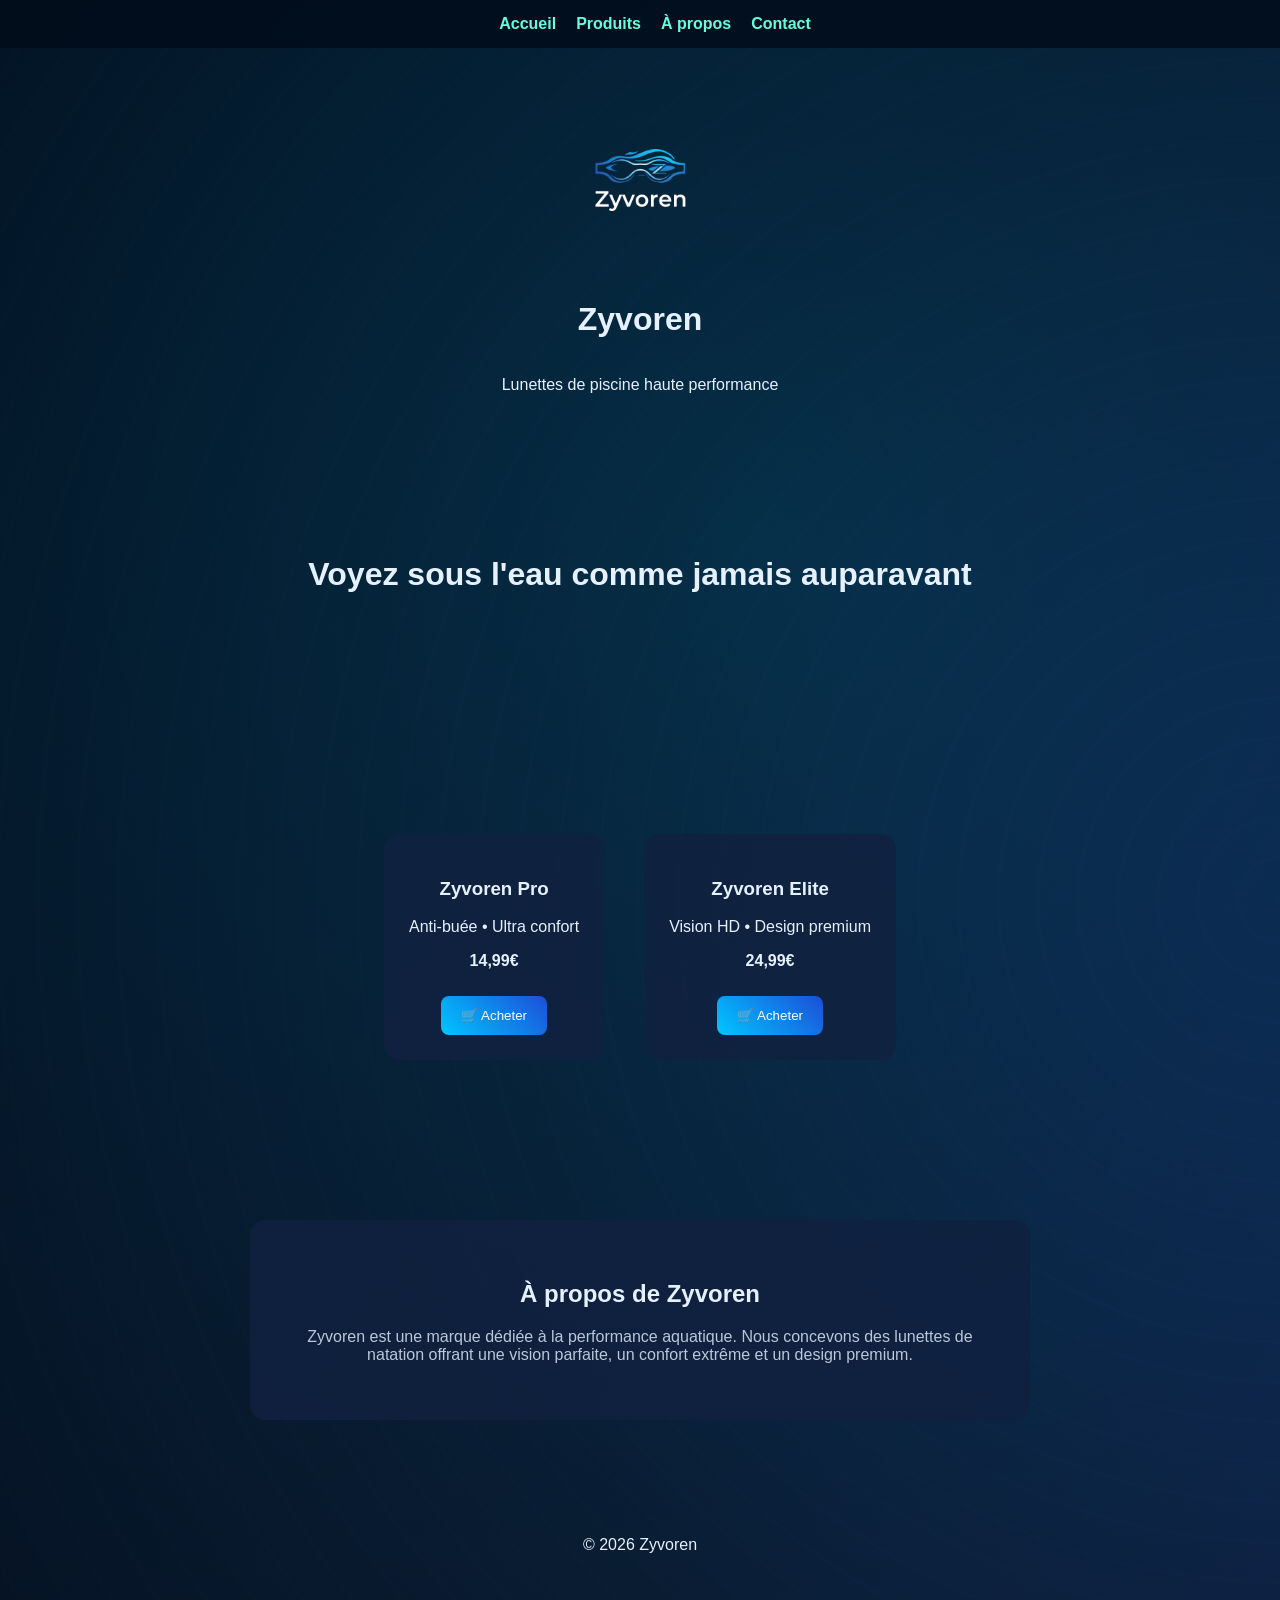
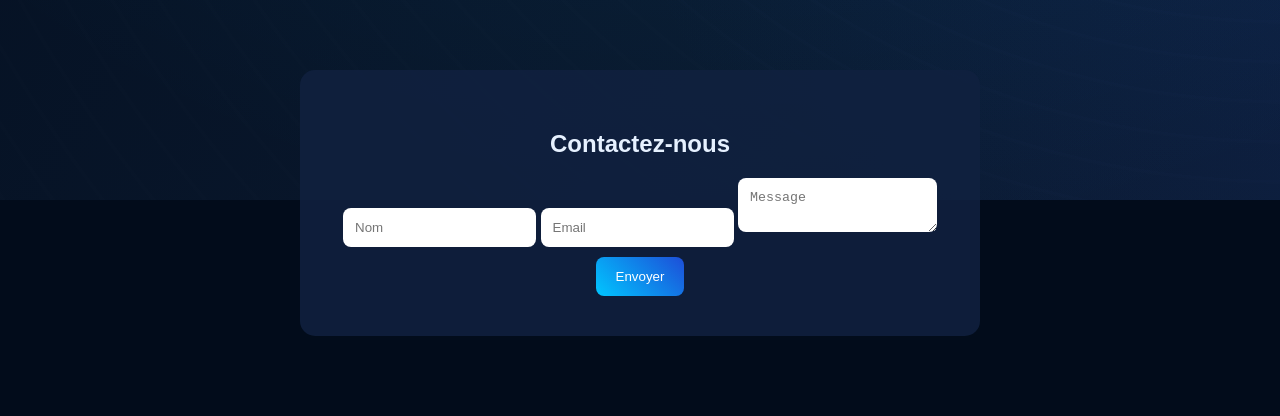
==== index.html @ 10e3d922 "Update index.html" ====
<!DOCTYPE html>
<html lang="fr">
<head>
<meta charset="UTF-8">
<meta name="viewport" content="width=device-width, initial-scale=1.0">
<title>Zyvoren - Lunettes de Piscine</title>
<style>
body {
    margin: 0;
    font-family: Arial, sans-serif;
    color: #e6f1ff;
    overflow-x: hidden;
    background: #020c1b;
}

/* 🌊 FOND EAU RÉALISTE */
body::before {
    content: "";
    position: fixed;
    top: 0;
    left: 0;
    width: 200%;
    height: 200%;
    background:
        radial-gradient(circle at 30% 30%, rgba(0,198,255,0.15), transparent 60%),
        radial-gradient(circle at 70% 60%, rgba(29,78,216,0.2), transparent 60%),
        linear-gradient(120deg, #020c1b, #0a192f, #112240);
    animation: waterMove 25s linear infinite;
    z-index: -3;
}

/* 💎 REFLETS PISCINE */
body::after {
    content: "";
    position: fixed;
    top: 0;
    left: 0;
    width: 200%;
    height: 200%;
    background: repeating-radial-gradient(
        circle at 50% 50%,
        rgba(255,255,255,0.05) 0px,
        rgba(255,255,255,0.05) 2px,
        transparent 4px,
        transparent 40px
    );
    animation: causticsMove 18s linear infinite;
    opacity: 0.4;
    mix-blend-mode: overlay;
    z-index: -2;
}

@keyframes waterMove {
    0% { transform: translate(0,0); }
    50% { transform: translate(-5%, -5%); }
    100% { transform: translate(0,0); }
}

@keyframes causticsMove {
    0% { transform: translate(0,0) scale(1); }
    50% { transform: translate(-10%, -10%) scale(1.2); }
    100% { transform: translate(0,0) scale(1); }
}

/* NAV */
nav {
    position: fixed;
    top: 0;
    width: 100%;
    display: flex;
    justify-content: center;
    gap: 20px;
    background: rgba(2,12,27,0.85);
    backdrop-filter: blur(10px);
    padding: 15px;
    z-index: 1000;
}

nav a {
    color: #64ffda;
    text-decoration: none;
    font-weight: bold;
    position: relative;
}

nav a::after {
    content: "";
    position: absolute;
    bottom: -5px;
    left: 0;
    width: 0%;
    height: 2px;
    background: #00c6ff;
    transition: 0.3s;
}

nav a:hover::after {
    width: 100%;
}

/* HEADER */
header {
    display:flex;
    flex-direction:column;
    align-items:center;
    margin-top: 70px;
    text-align: center;
    padding: 20px;
}

/* HERO */
.hero {
    text-align: center;
    padding: 100px 20px;
}

.hero h1 {
    font-size: 32px;
    animation: fadeUp 1s ease forwards;
}

.hero p {
    opacity: 0;
    animation: fadeUp 1s ease forwards;
    animation-delay: 0.3s;
}

/* PRODUITS */
.products {
    display: flex;
    justify-content: center;
    gap: 40px;
    padding: 80px 20px;
    flex-wrap: wrap;
}

.product {
    background: rgba(17,34,64,0.85);
    padding: 25px;
    border-radius: 15px;
    text-align: center;
    transition: transform 0.3s, box-shadow 0.3s;
    opacity: 0;
    transform: translateY(40px);
}

.product.active {
    opacity: 1;
    transform: translateY(0);
}

.product:hover {
    transform: scale(1.05);
    box-shadow: 0 10px 30px rgba(0,198,255,0.3);
}

button {
    padding: 12px 20px;
    margin-top: 10px;
    cursor: pointer;
    border: none;
    background: linear-gradient(45deg,#00c6ff,#1d4ed8);
    color: white;
    border-radius: 8px;
}

/* ANIM — Apple keynote ultra smooth */
.logo-animated {
    width:180px;
    margin-bottom:10px;
    will-change: transform, opacity, filter;
    filter: brightness(2.1);
    transition: transform 0.4s cubic-bezier(0.22, 1, 0.36, 1);
    animation: logoIntro 1.2s cubic-bezier(0.22, 1, 0.36, 1) forwards,
               floatLogo 6s ease-in-out infinite 1.2s;
}



@keyframes logoIntro {
    0% {
        opacity: 0;
        transform: translateY(30px) scale(0.9);
        filter: blur(8px);
    }
    100% {
        opacity: 1;
        transform: translateY(0) scale(1);
        filter: blur(0);
    }
}

@keyframes floatLogo {
    0% { transform: translateY(0px); }
    50% { transform: translateY(-6px); }
    100% { transform: translateY(0px); }
}

@keyframes glowLogo {
    from { filter: brightness(1.6); }
    to { filter: brightness(1.8); }
}
    to {
        filter: brightness(1.4) drop-shadow(0 0 18px rgba(0,198,255,0.9));
    }
}

@keyframes fadeUp {
    from {
        opacity: 0;
        transform: translateY(30px);
    }
    to {
        opacity: 1;
        transform: translateY(0);
    }
}

</style>
</head>

<body>

<nav>
<a href="index.html">Accueil</a>
<a href="index.html#produits">Produits</a>
<a href="about.html">À propos</a>
<a href="contact.html">Contact</a>
</nav>

<header>
<!-- 🖼️ LOGO -->
<img src="Zyvoren 4.png" alt="Logo Zyvoren" class="logo-animated">
<h1>Zyvoren</h1>
<p>Lunettes de piscine haute performance</p>
</header>

<section class="hero">
<h1>Voyez sous l'eau comme jamais auparavant</h1>
<p>Une vision claire, un confort ultime</p>
</section>

<section id="produits" class="products">

<div class="product">
<h3>Zyvoren Pro</h3>
<p>Anti-buée • Ultra confort</p>
<p><strong>14,99€</strong></p>
<a href="https://buy.stripe.com/6oU7sF0xPfS54sj5Sod7q03" target="_blank">
<button>🛒 Acheter</button>
</a>
</div>

<div class="product">
<h3>Zyvoren Elite</h3>
<p>Vision HD • Design premium</p>
<p><strong>24,99€</strong></p>
<a href="https://buy.stripe.com/14A9AN0xP7lz1g75Sod7q05" target="_blank">
<button>🛒 Acheter</button>
</a>
</div>

</section>

<!-- SECTION A PROPOS -->
<section style="display:flex;justify-content:center;padding:80px 20px;">
    <div style="max-width:700px;background:rgba(17,34,64,0.85);padding:40px;border-radius:15px;text-align:center;">
        <h2 id="aboutTitle"></h2>
        <p style="margin-top:20px;opacity:0.8;">
            Zyvoren est une marque dédiée à la performance aquatique. Nous concevons des lunettes de natation offrant une vision parfaite, un confort extrême et un design premium.
        </p>
    </div>
</section>



<footer style="text-align:center; padding:20px;">
<p>&copy; 2026 Zyvoren</p>
</footer>

<!-- 📩 PAGE CONTACT ANIMÉE -->
<section id="contact" style="display:flex;justify-content:center;padding:80px 20px;">
    <div class="contact-box" style="max-width:600px;width:100%;background:rgba(17,34,64,0.85);padding:40px;border-radius:15px;text-align:center;opacity:0;transform:translateY(40px);transition:all 0.8s ease;">
        <h2 id="contactTitle"></h2>
        <form action="https://formspree.io/f/meepbvyo" method="POST">
            <input type="hidden" name="_next" value="merci.html">
            <input type="hidden" name="_captcha" value="false" style="display:flex;flex-direction:column;gap:15px;margin-top:20px;">
            <input type="text" name="nom" placeholder="Nom" style="padding:12px;border-radius:8px;border:none;">
            <input type="email" name="email" placeholder="Email" style="padding:12px;border-radius:8px;border:none;">
            <textarea name="message" placeholder="Message" style="padding:12px;border-radius:8px;border:none;"></textarea>
            <button type="submit">Envoyer</button>
        </form>
    </div>
</section>



<script>
const products = document.querySelectorAll('.product');

const observer = new IntersectionObserver(entries => {
    entries.forEach(entry => {
        if(entry.isIntersecting){
            entry.target.classList.add('active');
        }
    });
});

products.forEach(el => observer.observe(el));
</script>

<script>
// ✨ EFFET LETTRE PAR LETTRE "A propos"
const aboutText = "À propos de Zyvoren";
const aboutEl = document.getElementById("aboutTitle");

let i = 0;
function typeAbout(){
    if(i < aboutText.length){
        aboutEl.innerHTML += aboutText.charAt(i) === " " ? "&nbsp;" : aboutText.charAt(i);
        i++;
        setTimeout(typeAbout, 60);
    }
}

setTimeout(typeAbout, 300);
</script>

<script>
// ✨ APPARITION CONTACT AU SCROLL
const contactBox = document.querySelector('.contact-box');

const contactObserver = new IntersectionObserver(entries => {
    entries.forEach(entry => {
        if(entry.isIntersecting){
            contactBox.style.opacity = 1;
            contactBox.style.transform = 'translateY(0)';
        }
    });
});

if(contactBox) contactObserver.observe(contactBox);

// ✨ TITRE LETTRE PAR LETTRE CONTACT
const contactText = "Contactez-nous";
const contactTitle = document.getElementById("contactTitle");

let j = 0;
function typeContact(){
    if(j < contactText.length){
        contactTitle.innerHTML += contactText.charAt(j) === " " ? "&nbsp;" : contactText.charAt(j);
        j++;
        setTimeout(typeContact, 60);
    }
}

setTimeout(typeContact, 500);
</script>

</body>

<!-- 📦 PAGE MERCI (à créer: merci.html) -->
</html>
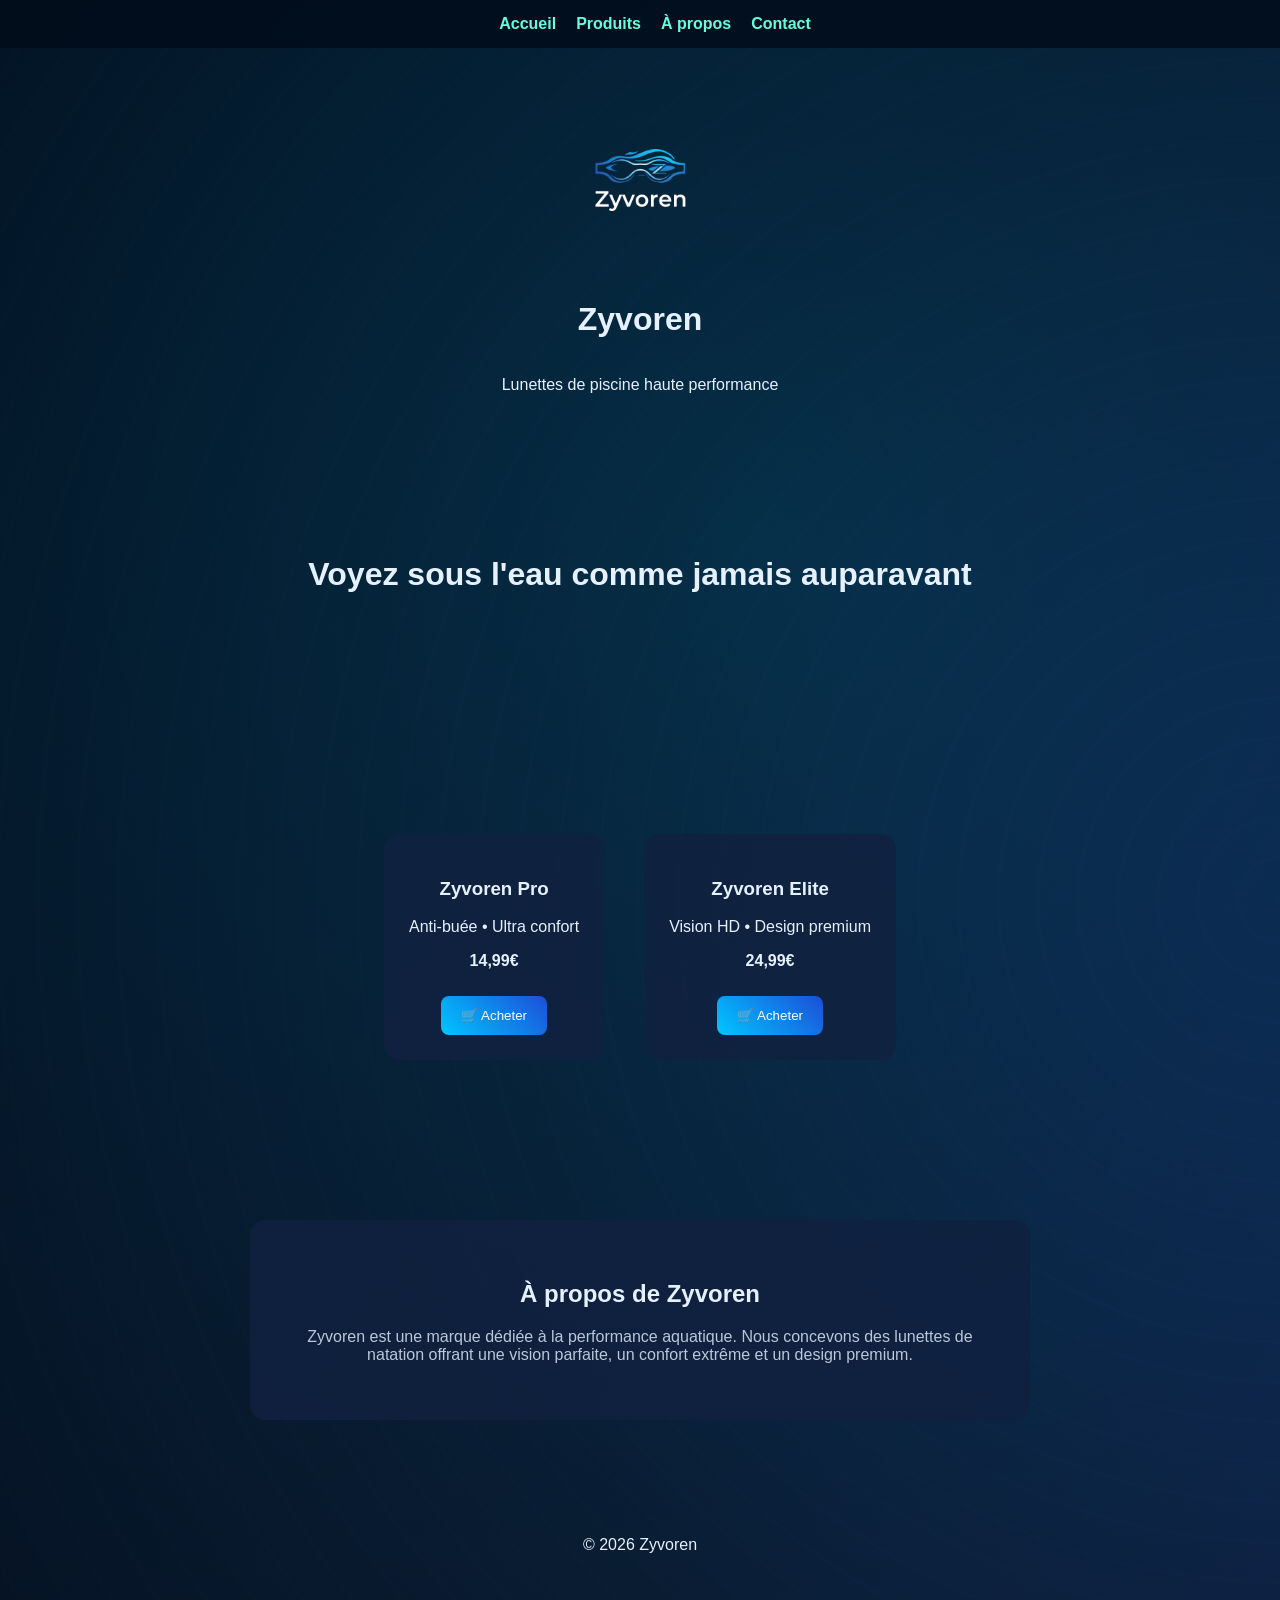
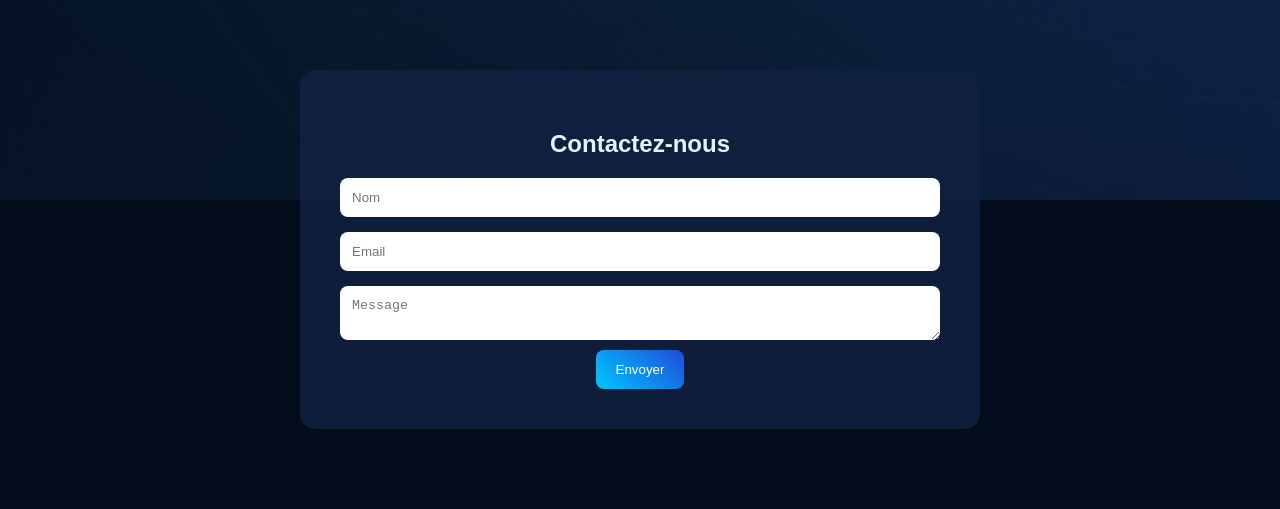
==== commit 13a41e4f: "Update index.html" ====
--- a/index.html
+++ b/index.html
@@ -284,10 +284,14 @@
         <h2 id="contactTitle"></h2>
         <form action="https://formspree.io/f/meepbvyo" method="POST">
             <input type="hidden" name="_next" value="merci.html">
-            <input type="hidden" name="_captcha" value="false" style="display:flex;flex-direction:column;gap:15px;margin-top:20px;">
-            <input type="text" name="nom" placeholder="Nom" style="padding:12px;border-radius:8px;border:none;">
-            <input type="email" name="email" placeholder="Email" style="padding:12px;border-radius:8px;border:none;">
-            <textarea name="message" placeholder="Message" style="padding:12px;border-radius:8px;border:none;"></textarea>
+            <input type="hidden" name="_captcha" value="false">
+
+            <div style="display:flex;flex-direction:column;gap:15px;margin-top:20px;">
+                <input type="text" name="nom" placeholder="Nom" required style="padding:12px;border-radius:8px;border:none;">
+                <input type="email" name="email" placeholder="Email" required style="padding:12px;border-radius:8px;border:none;">
+                <textarea name="message" placeholder="Message" required style="padding:12px;border-radius:8px;border:none;"></textarea>
+            </div>
+
             <button type="submit">Envoyer</button>
         </form>
     </div>
@@ -361,3 +365,10 @@
 
 <!-- 📦 PAGE MERCI (à créer: merci.html) -->
 </html>
+
+
+
+
+
+
+
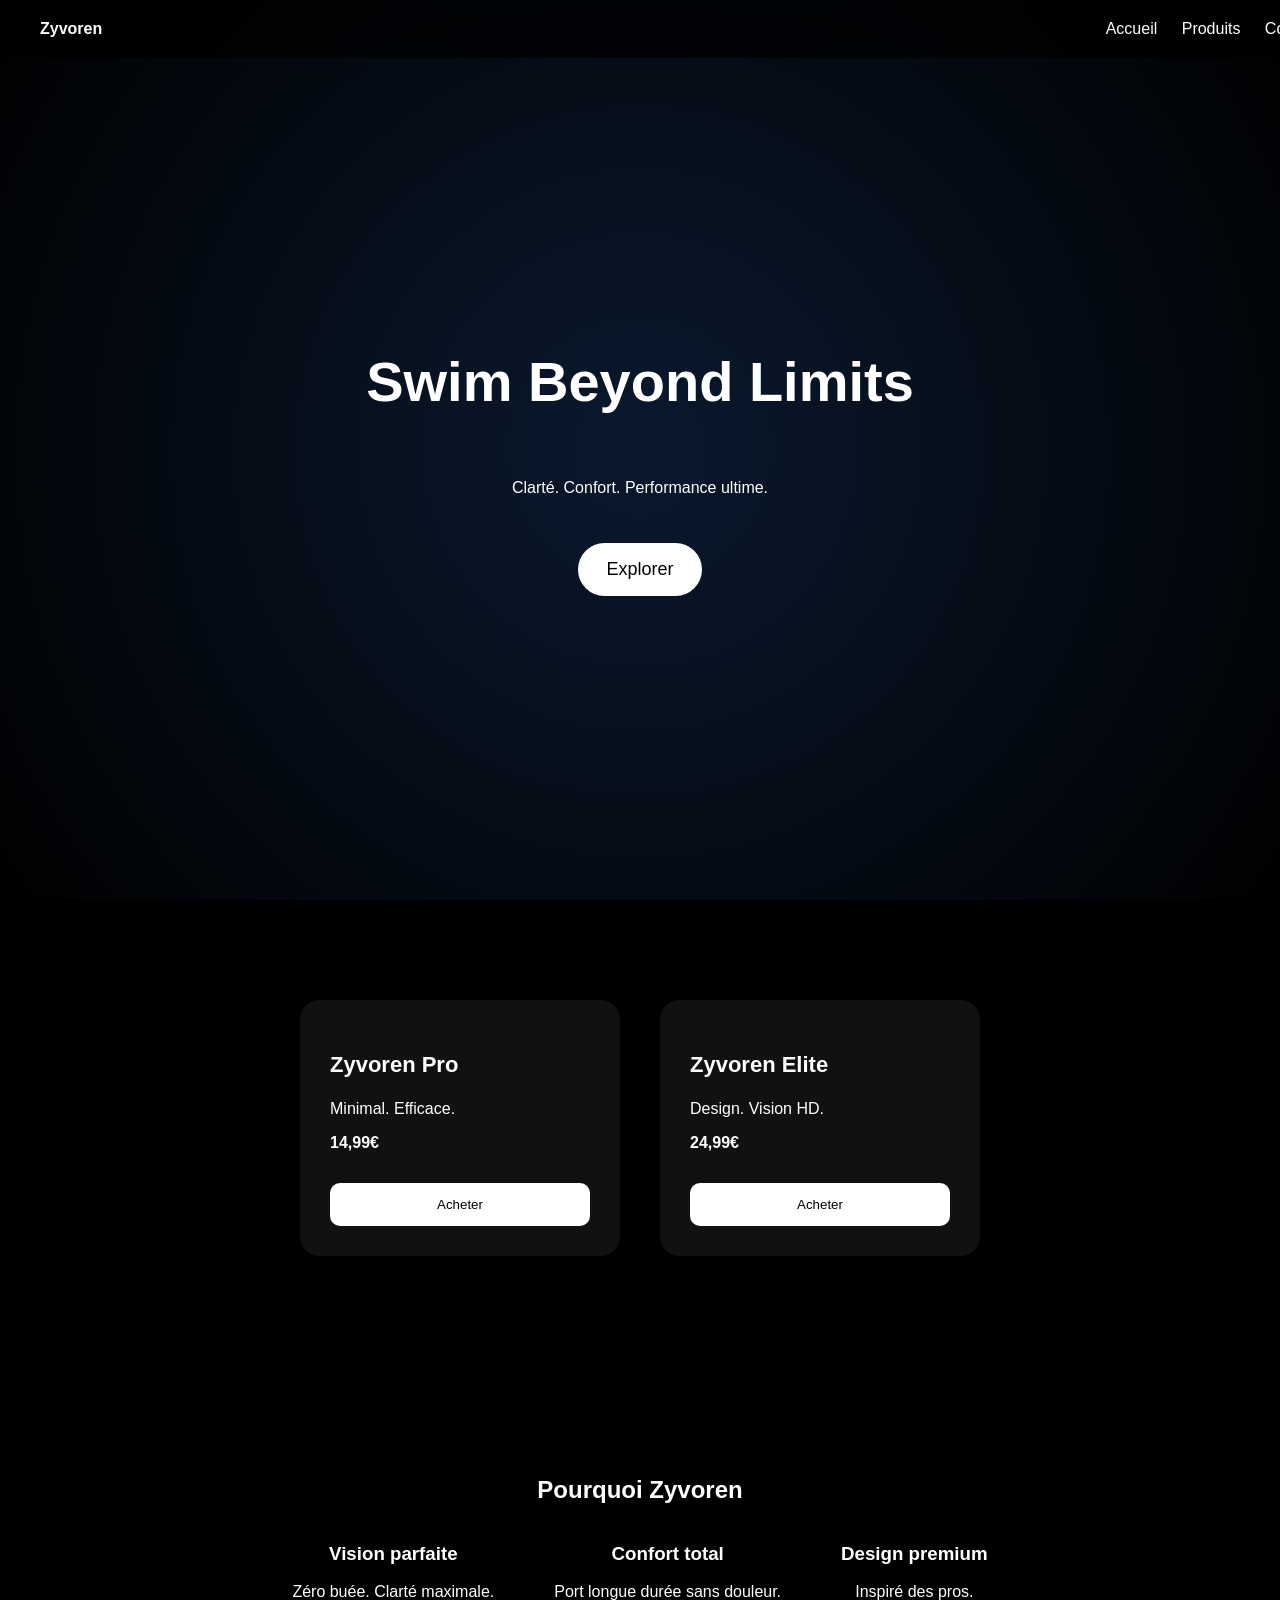
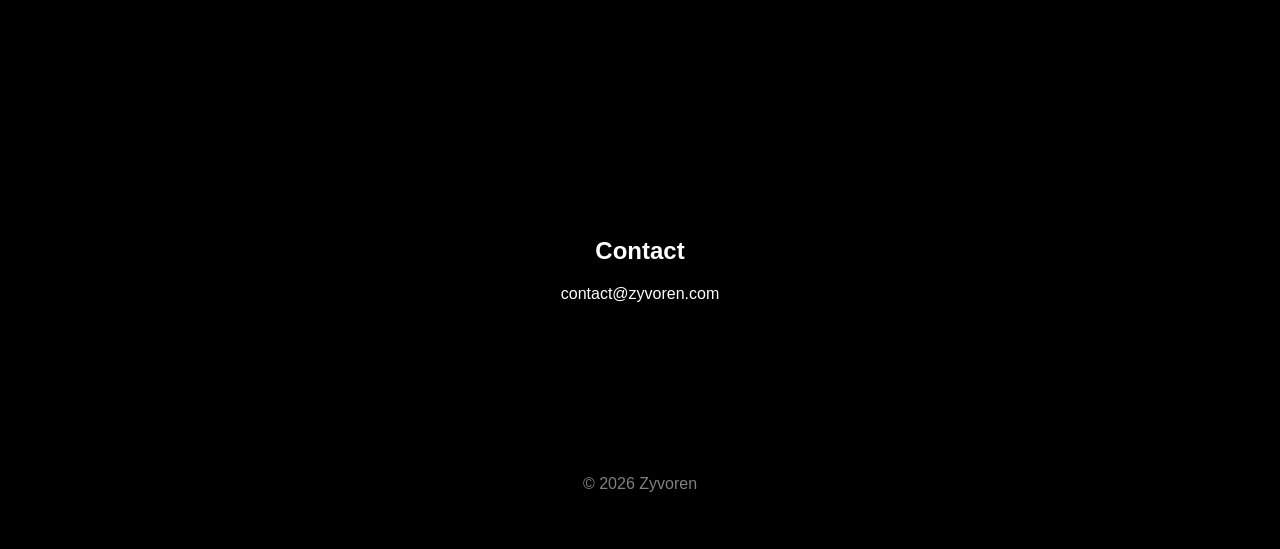
==== commit 4e2bcafe: "Update index.html" ====
--- a/index.html
+++ b/index.html
@@ -3,217 +3,140 @@
 <head>
 <meta charset="UTF-8">
 <meta name="viewport" content="width=device-width, initial-scale=1.0">
-<title>Zyvoren - Lunettes de Piscine</title>
+<title>Zyvoren - Premium Swim Vision</title>
+
 <style>
 body {
     margin: 0;
     font-family: Arial, sans-serif;
-    color: #e6f1ff;
-    overflow-x: hidden;
-    background: #020c1b;
-}
-
-/* 🌊 FOND EAU RÉALISTE */
-body::before {
-    content: "";
-    position: fixed;
-    top: 0;
-    left: 0;
-    width: 200%;
-    height: 200%;
-    background:
-        radial-gradient(circle at 30% 30%, rgba(0,198,255,0.15), transparent 60%),
-        radial-gradient(circle at 70% 60%, rgba(29,78,216,0.2), transparent 60%),
-        linear-gradient(120deg, #020c1b, #0a192f, #112240);
-    animation: waterMove 25s linear infinite;
-    z-index: -3;
-}
-
-/* 💎 REFLETS PISCINE */
-body::after {
-    content: "";
-    position: fixed;
-    top: 0;
-    left: 0;
-    width: 200%;
-    height: 200%;
-    background: repeating-radial-gradient(
-        circle at 50% 50%,
-        rgba(255,255,255,0.05) 0px,
-        rgba(255,255,255,0.05) 2px,
-        transparent 4px,
-        transparent 40px
-    );
-    animation: causticsMove 18s linear infinite;
-    opacity: 0.4;
-    mix-blend-mode: overlay;
-    z-index: -2;
-}
-
-@keyframes waterMove {
-    0% { transform: translate(0,0); }
-    50% { transform: translate(-5%, -5%); }
-    100% { transform: translate(0,0); }
-}
-
-@keyframes causticsMove {
-    0% { transform: translate(0,0) scale(1); }
-    50% { transform: translate(-10%, -10%) scale(1.2); }
-    100% { transform: translate(0,0) scale(1); }
-}
-
-/* NAV */
+    color: white;
+    background: #000;
+}
+
 nav {
     position: fixed;
     top: 0;
     width: 100%;
     display: flex;
+    justify-content: space-between;
+    padding: 20px 40px;
+    background: rgba(0,0,0,0.7);
+    backdrop-filter: blur(10px);
+    z-index: 1000;
+}
+
+nav a {
+    color: white;
+    text-decoration: none;
+    margin-left: 20px;
+    font-weight: 500;
+    transition: 0.3s;
+}
+
+nav a:hover {
+    opacity: 0.6;
+}
+
+.hero {
+    height: 100vh;
+    display: flex;
+    flex-direction: column;
     justify-content: center;
-    gap: 20px;
-    background: rgba(2,12,27,0.85);
-    backdrop-filter: blur(10px);
-    padding: 15px;
-    z-index: 1000;
-}
-
-nav a {
-    color: #64ffda;
-    text-decoration: none;
-    font-weight: bold;
-    position: relative;
-}
-
-nav a::after {
-    content: "";
-    position: absolute;
-    bottom: -5px;
-    left: 0;
-    width: 0%;
-    height: 2px;
-    background: #00c6ff;
-    transition: 0.3s;
-}
-
-nav a:hover::after {
-    width: 100%;
-}
-
-/* HEADER */
-header {
-    display:flex;
-    flex-direction:column;
-    align-items:center;
-    margin-top: 70px;
+    align-items: center;
     text-align: center;
-    padding: 20px;
-}
-
-/* HERO */
-.hero {
-    text-align: center;
-    padding: 100px 20px;
+    background: radial-gradient(circle at center, #0a192f, #000);
 }
 
 .hero h1 {
-    font-size: 32px;
+    font-size: 56px;
+    max-width: 800px;
+    line-height: 1.1;
     animation: fadeUp 1s ease forwards;
 }
 
 .hero p {
-    opacity: 0;
+    margin-top: 20px;
+    opacity: 0.7;
     animation: fadeUp 1s ease forwards;
     animation-delay: 0.3s;
 }
 
-/* PRODUITS */
+.cta button {
+    margin-top: 30px;
+    padding: 16px 28px;
+    font-size: 18px;
+    border-radius: 50px;
+    border: none;
+    background: white;
+    color: black;
+    cursor: pointer;
+    transition: 0.3s;
+}
+
+.cta button:hover {
+    transform: scale(1.05);
+}
+
 .products {
-    display: flex;
+    padding: 100px 40px;
+    display: flex;
+    gap: 40px;
     justify-content: center;
-    gap: 40px;
-    padding: 80px 20px;
     flex-wrap: wrap;
 }
 
 .product {
-    background: rgba(17,34,64,0.85);
-    padding: 25px;
-    border-radius: 15px;
+    background: #111;
+    padding: 30px;
+    border-radius: 20px;
+    width: 260px;
+    transition: 0.4s;
+}
+
+.product:hover {
+    transform: translateY(-10px);
+}
+
+.product h3 {
+    font-size: 22px;
+}
+
+.product button {
+    margin-top: 15px;
+    width: 100%;
+    padding: 14px;
+    border-radius: 10px;
+    border: none;
+    background: white;
+    color: black;
+    cursor: pointer;
+}
+
+.section {
+    padding: 100px 20px;
     text-align: center;
-    transition: transform 0.3s, box-shadow 0.3s;
-    opacity: 0;
-    transform: translateY(40px);
-}
-
-.product.active {
-    opacity: 1;
-    transform: translateY(0);
-}
-
-.product:hover {
-    transform: scale(1.05);
-    box-shadow: 0 10px 30px rgba(0,198,255,0.3);
-}
-
-button {
-    padding: 12px 20px;
-    margin-top: 10px;
-    cursor: pointer;
-    border: none;
-    background: linear-gradient(45deg,#00c6ff,#1d4ed8);
-    color: white;
-    border-radius: 8px;
-}
-
-/* ANIM — Apple keynote ultra smooth */
-.logo-animated {
-    width:180px;
-    margin-bottom:10px;
-    will-change: transform, opacity, filter;
-    filter: brightness(2.1);
-    transition: transform 0.4s cubic-bezier(0.22, 1, 0.36, 1);
-    animation: logoIntro 1.2s cubic-bezier(0.22, 1, 0.36, 1) forwards,
-               floatLogo 6s ease-in-out infinite 1.2s;
-}
-
-
-
-@keyframes logoIntro {
-    0% {
-        opacity: 0;
-        transform: translateY(30px) scale(0.9);
-        filter: blur(8px);
-    }
-    100% {
-        opacity: 1;
-        transform: translateY(0) scale(1);
-        filter: blur(0);
-    }
-}
-
-@keyframes floatLogo {
-    0% { transform: translateY(0px); }
-    50% { transform: translateY(-6px); }
-    100% { transform: translateY(0px); }
-}
-
-@keyframes glowLogo {
-    from { filter: brightness(1.6); }
-    to { filter: brightness(1.8); }
-}
-    to {
-        filter: brightness(1.4) drop-shadow(0 0 18px rgba(0,198,255,0.9));
-    }
+}
+
+.split {
+    display: flex;
+    justify-content: center;
+    gap: 60px;
+    flex-wrap: wrap;
+}
+
+.split div {
+    max-width: 300px;
+}
+
+footer {
+    text-align: center;
+    padding: 40px;
+    opacity: 0.5;
 }
 
 @keyframes fadeUp {
-    from {
-        opacity: 0;
-        transform: translateY(30px);
-    }
-    to {
-        opacity: 1;
-        transform: translateY(0);
-    }
+    from {opacity:0; transform: translateY(40px);} 
+    to {opacity:1; transform: translateY(0);} 
 }
 
 </style>
@@ -222,148 +145,68 @@
 <body>
 
 <nav>
-<a href="index.html">Accueil</a>
-<a href="index.html#produits">Produits</a>
-<a href="about.html">À propos</a>
-<a href="contact.html">Contact</a>
+<div><strong>Zyvoren</strong></div>
+<div>
+<a href="#">Accueil</a>
+<a href="#produits">Produits</a>
+<a href="#contact">Contact</a>
+</div>
 </nav>
 
-<header>
-<!-- 🖼️ LOGO -->
-<img src="Zyvoren 4.png" alt="Logo Zyvoren" class="logo-animated">
-<h1>Zyvoren</h1>
-<p>Lunettes de piscine haute performance</p>
-</header>
-
 <section class="hero">
-<h1>Voyez sous l'eau comme jamais auparavant</h1>
-<p>Une vision claire, un confort ultime</p>
+<h1>Swim Beyond Limits</h1>
+<p>Clarté. Confort. Performance ultime.</p>
+<div class="cta">
+<a href="#produits"><button>Explorer</button></a>
+</div>
 </section>
 
 <section id="produits" class="products">
 
 <div class="product">
 <h3>Zyvoren Pro</h3>
-<p>Anti-buée • Ultra confort</p>
+<p>Minimal. Efficace.</p>
 <p><strong>14,99€</strong></p>
-<a href="https://buy.stripe.com/6oU7sF0xPfS54sj5Sod7q03" target="_blank">
-<button>🛒 Acheter</button>
-</a>
+<a href="https://buy.stripe.com/6oU7sF0xPfS54sj5Sod7q03"><button>Acheter</button></a>
 </div>
 
 <div class="product">
 <h3>Zyvoren Elite</h3>
-<p>Vision HD • Design premium</p>
+<p>Design. Vision HD.</p>
 <p><strong>24,99€</strong></p>
-<a href="https://buy.stripe.com/14A9AN0xP7lz1g75Sod7q05" target="_blank">
-<button>🛒 Acheter</button>
-</a>
-</div>
-
-</section>
-
-<!-- SECTION A PROPOS -->
-<section style="display:flex;justify-content:center;padding:80px 20px;">
-    <div style="max-width:700px;background:rgba(17,34,64,0.85);padding:40px;border-radius:15px;text-align:center;">
-        <h2 id="aboutTitle"></h2>
-        <p style="margin-top:20px;opacity:0.8;">
-            Zyvoren est une marque dédiée à la performance aquatique. Nous concevons des lunettes de natation offrant une vision parfaite, un confort extrême et un design premium.
-        </p>
-    </div>
-</section>
-
-
-
-<footer style="text-align:center; padding:20px;">
-<p>&copy; 2026 Zyvoren</p>
+<a href="https://buy.stripe.com/14A9AN0xP7lz1g75Sod7q05"><button>Acheter</button></a>
+</div>
+
+</section>
+
+<section class="section">
+<h2>Pourquoi Zyvoren</h2>
+<div class="split">
+<div>
+<h3>Vision parfaite</h3>
+<p>Zéro buée. Clarté maximale.</p>
+</div>
+<div>
+<h3>Confort total</h3>
+<p>Port longue durée sans douleur.</p>
+</div>
+<div>
+<h3>Design premium</h3>
+<p>Inspiré des pros.</p>
+</div>
+</div>
+</section>
+
+<section id="contact" class="section">
+<h2>Contact</h2>
+<p>contact@zyvoren.com</p>
+</section>
+
+<footer>
+<p>© 2026 Zyvoren</p>
 </footer>
 
-<!-- 📩 PAGE CONTACT ANIMÉE -->
-<section id="contact" style="display:flex;justify-content:center;padding:80px 20px;">
-    <div class="contact-box" style="max-width:600px;width:100%;background:rgba(17,34,64,0.85);padding:40px;border-radius:15px;text-align:center;opacity:0;transform:translateY(40px);transition:all 0.8s ease;">
-        <h2 id="contactTitle"></h2>
-        <form action="https://formspree.io/f/meepbvyo" method="POST">
-            <input type="hidden" name="_next" value="merci.html">
-            <input type="hidden" name="_captcha" value="false">
-
-            <div style="display:flex;flex-direction:column;gap:15px;margin-top:20px;">
-                <input type="text" name="nom" placeholder="Nom" required style="padding:12px;border-radius:8px;border:none;">
-                <input type="email" name="email" placeholder="Email" required style="padding:12px;border-radius:8px;border:none;">
-                <textarea name="message" placeholder="Message" required style="padding:12px;border-radius:8px;border:none;"></textarea>
-            </div>
-
-            <button type="submit">Envoyer</button>
-        </form>
-    </div>
-</section>
-
-
-
-<script>
-const products = document.querySelectorAll('.product');
-
-const observer = new IntersectionObserver(entries => {
-    entries.forEach(entry => {
-        if(entry.isIntersecting){
-            entry.target.classList.add('active');
-        }
-    });
-});
-
-products.forEach(el => observer.observe(el));
-</script>
-
-<script>
-// ✨ EFFET LETTRE PAR LETTRE "A propos"
-const aboutText = "À propos de Zyvoren";
-const aboutEl = document.getElementById("aboutTitle");
-
-let i = 0;
-function typeAbout(){
-    if(i < aboutText.length){
-        aboutEl.innerHTML += aboutText.charAt(i) === " " ? "&nbsp;" : aboutText.charAt(i);
-        i++;
-        setTimeout(typeAbout, 60);
-    }
-}
-
-setTimeout(typeAbout, 300);
-</script>
-
-<script>
-// ✨ APPARITION CONTACT AU SCROLL
-const contactBox = document.querySelector('.contact-box');
-
-const contactObserver = new IntersectionObserver(entries => {
-    entries.forEach(entry => {
-        if(entry.isIntersecting){
-            contactBox.style.opacity = 1;
-            contactBox.style.transform = 'translateY(0)';
-        }
-    });
-});
-
-if(contactBox) contactObserver.observe(contactBox);
-
-// ✨ TITRE LETTRE PAR LETTRE CONTACT
-const contactText = "Contactez-nous";
-const contactTitle = document.getElementById("contactTitle");
-
-let j = 0;
-function typeContact(){
-    if(j < contactText.length){
-        contactTitle.innerHTML += contactText.charAt(j) === " " ? "&nbsp;" : contactText.charAt(j);
-        j++;
-        setTimeout(typeContact, 60);
-    }
-}
-
-setTimeout(typeContact, 500);
-</script>
-
 </body>
-
-<!-- 📦 PAGE MERCI (à créer: merci.html) -->
 </html>
 
 
@@ -372,3 +215,5 @@
 
 
 
+
+
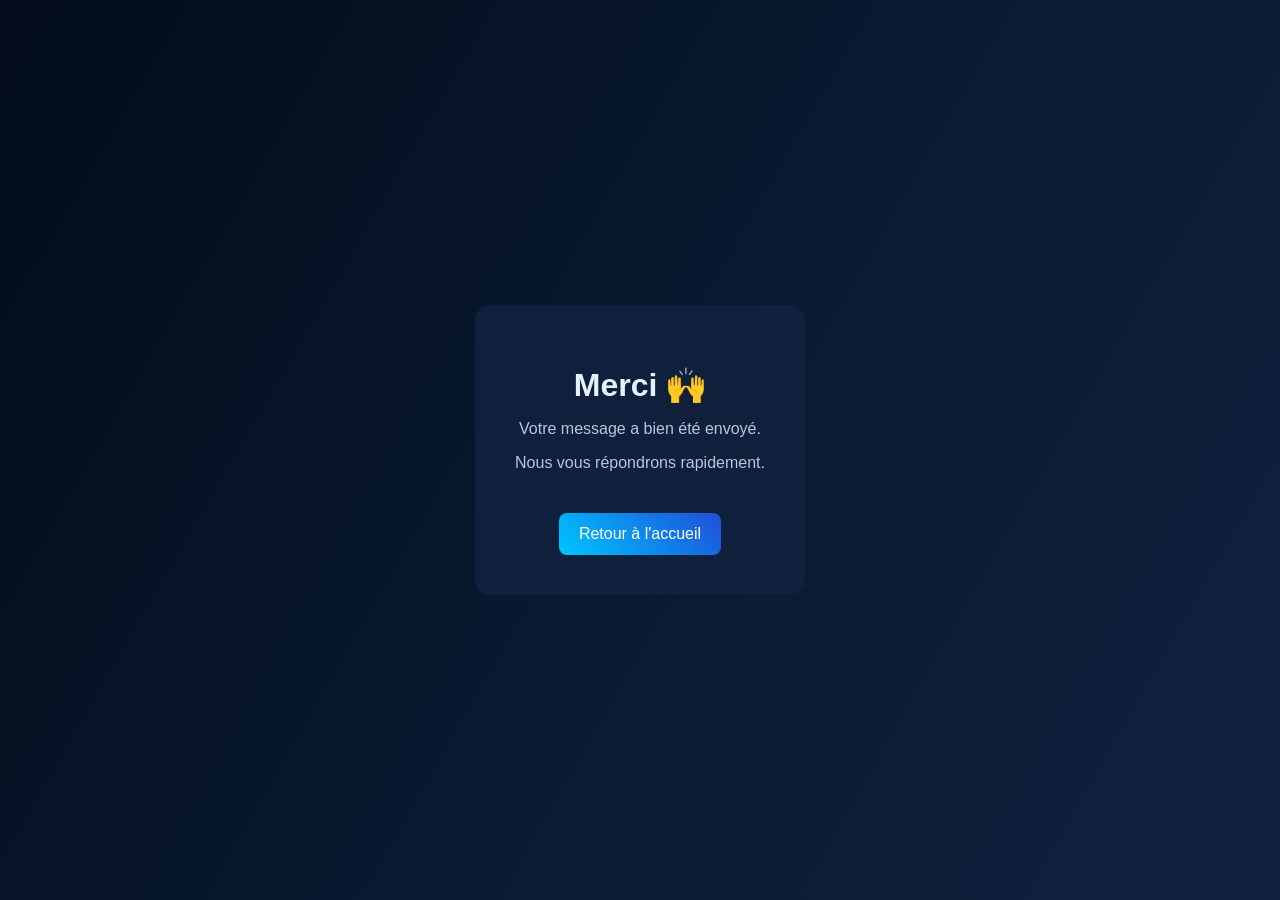
==== commit b16fbef6: "Update index.html" ====
--- a/index.html
+++ b/index.html
@@ -2,218 +2,66 @@
 <html lang="fr">
 <head>
 <meta charset="UTF-8">
-<meta name="viewport" content="width=device-width, initial-scale=1.0">
-<title>Zyvoren - Premium Swim Vision</title>
+<title>Merci - Zyvoren</title>
 
 <style>
 body {
     margin: 0;
     font-family: Arial, sans-serif;
-    color: white;
-    background: #000;
+    color: #e6f1ff;
+    display: flex;
+    justify-content: center;
+    align-items: center;
+    height: 100vh;
+    background: linear-gradient(120deg,#020c1b,#0a192f,#112240);
 }
 
-nav {
-    position: fixed;
-    top: 0;
-    width: 100%;
-    display: flex;
-    justify-content: space-between;
-    padding: 20px 40px;
-    background: rgba(0,0,0,0.7);
-    backdrop-filter: blur(10px);
-    z-index: 1000;
+/* BOX */
+.box {
+    background: rgba(17,34,64,0.85);
+    padding: 40px;
+    border-radius: 15px;
+    text-align: center;
+    max-width: 500px;
 }
 
-nav a {
+/* TITRE */
+h1 {
+    margin-bottom: 15px;
+}
+
+/* TEXTE */
+p {
+    opacity: 0.8;
+}
+
+/* BOUTON */
+a {
+    display: inline-block;
+    margin-top: 25px;
+    padding: 12px 20px;
+    background: linear-gradient(45deg,#00c6ff,#1d4ed8);
     color: white;
+    border-radius: 8px;
     text-decoration: none;
-    margin-left: 20px;
-    font-weight: 500;
     transition: 0.3s;
 }
 
-nav a:hover {
-    opacity: 0.6;
-}
-
-.hero {
-    height: 100vh;
-    display: flex;
-    flex-direction: column;
-    justify-content: center;
-    align-items: center;
-    text-align: center;
-    background: radial-gradient(circle at center, #0a192f, #000);
-}
-
-.hero h1 {
-    font-size: 56px;
-    max-width: 800px;
-    line-height: 1.1;
-    animation: fadeUp 1s ease forwards;
-}
-
-.hero p {
-    margin-top: 20px;
-    opacity: 0.7;
-    animation: fadeUp 1s ease forwards;
-    animation-delay: 0.3s;
-}
-
-.cta button {
-    margin-top: 30px;
-    padding: 16px 28px;
-    font-size: 18px;
-    border-radius: 50px;
-    border: none;
-    background: white;
-    color: black;
-    cursor: pointer;
-    transition: 0.3s;
-}
-
-.cta button:hover {
+a:hover {
     transform: scale(1.05);
 }
-
-.products {
-    padding: 100px 40px;
-    display: flex;
-    gap: 40px;
-    justify-content: center;
-    flex-wrap: wrap;
-}
-
-.product {
-    background: #111;
-    padding: 30px;
-    border-radius: 20px;
-    width: 260px;
-    transition: 0.4s;
-}
-
-.product:hover {
-    transform: translateY(-10px);
-}
-
-.product h3 {
-    font-size: 22px;
-}
-
-.product button {
-    margin-top: 15px;
-    width: 100%;
-    padding: 14px;
-    border-radius: 10px;
-    border: none;
-    background: white;
-    color: black;
-    cursor: pointer;
-}
-
-.section {
-    padding: 100px 20px;
-    text-align: center;
-}
-
-.split {
-    display: flex;
-    justify-content: center;
-    gap: 60px;
-    flex-wrap: wrap;
-}
-
-.split div {
-    max-width: 300px;
-}
-
-footer {
-    text-align: center;
-    padding: 40px;
-    opacity: 0.5;
-}
-
-@keyframes fadeUp {
-    from {opacity:0; transform: translateY(40px);} 
-    to {opacity:1; transform: translateY(0);} 
-}
-
 </style>
 </head>
 
 <body>
 
-<nav>
-<div><strong>Zyvoren</strong></div>
-<div>
-<a href="#">Accueil</a>
-<a href="#produits">Produits</a>
-<a href="#contact">Contact</a>
+<div class="box">
+    <h1>Merci 🙌</h1>
+    <p>Votre message a bien été envoyé.</p>
+    <p>Nous vous répondrons rapidement.</p>
+
+    <a href="index.html">Retour à l'accueil</a>
 </div>
-</nav>
-
-<section class="hero">
-<h1>Swim Beyond Limits</h1>
-<p>Clarté. Confort. Performance ultime.</p>
-<div class="cta">
-<a href="#produits"><button>Explorer</button></a>
-</div>
-</section>
-
-<section id="produits" class="products">
-
-<div class="product">
-<h3>Zyvoren Pro</h3>
-<p>Minimal. Efficace.</p>
-<p><strong>14,99€</strong></p>
-<a href="https://buy.stripe.com/6oU7sF0xPfS54sj5Sod7q03"><button>Acheter</button></a>
-</div>
-
-<div class="product">
-<h3>Zyvoren Elite</h3>
-<p>Design. Vision HD.</p>
-<p><strong>24,99€</strong></p>
-<a href="https://buy.stripe.com/14A9AN0xP7lz1g75Sod7q05"><button>Acheter</button></a>
-</div>
-
-</section>
-
-<section class="section">
-<h2>Pourquoi Zyvoren</h2>
-<div class="split">
-<div>
-<h3>Vision parfaite</h3>
-<p>Zéro buée. Clarté maximale.</p>
-</div>
-<div>
-<h3>Confort total</h3>
-<p>Port longue durée sans douleur.</p>
-</div>
-<div>
-<h3>Design premium</h3>
-<p>Inspiré des pros.</p>
-</div>
-</div>
-</section>
-
-<section id="contact" class="section">
-<h2>Contact</h2>
-<p>contact@zyvoren.com</p>
-</section>
-
-<footer>
-<p>© 2026 Zyvoren</p>
-</footer>
 
 </body>
 </html>
-
-
-
-
-
-
-
-
-
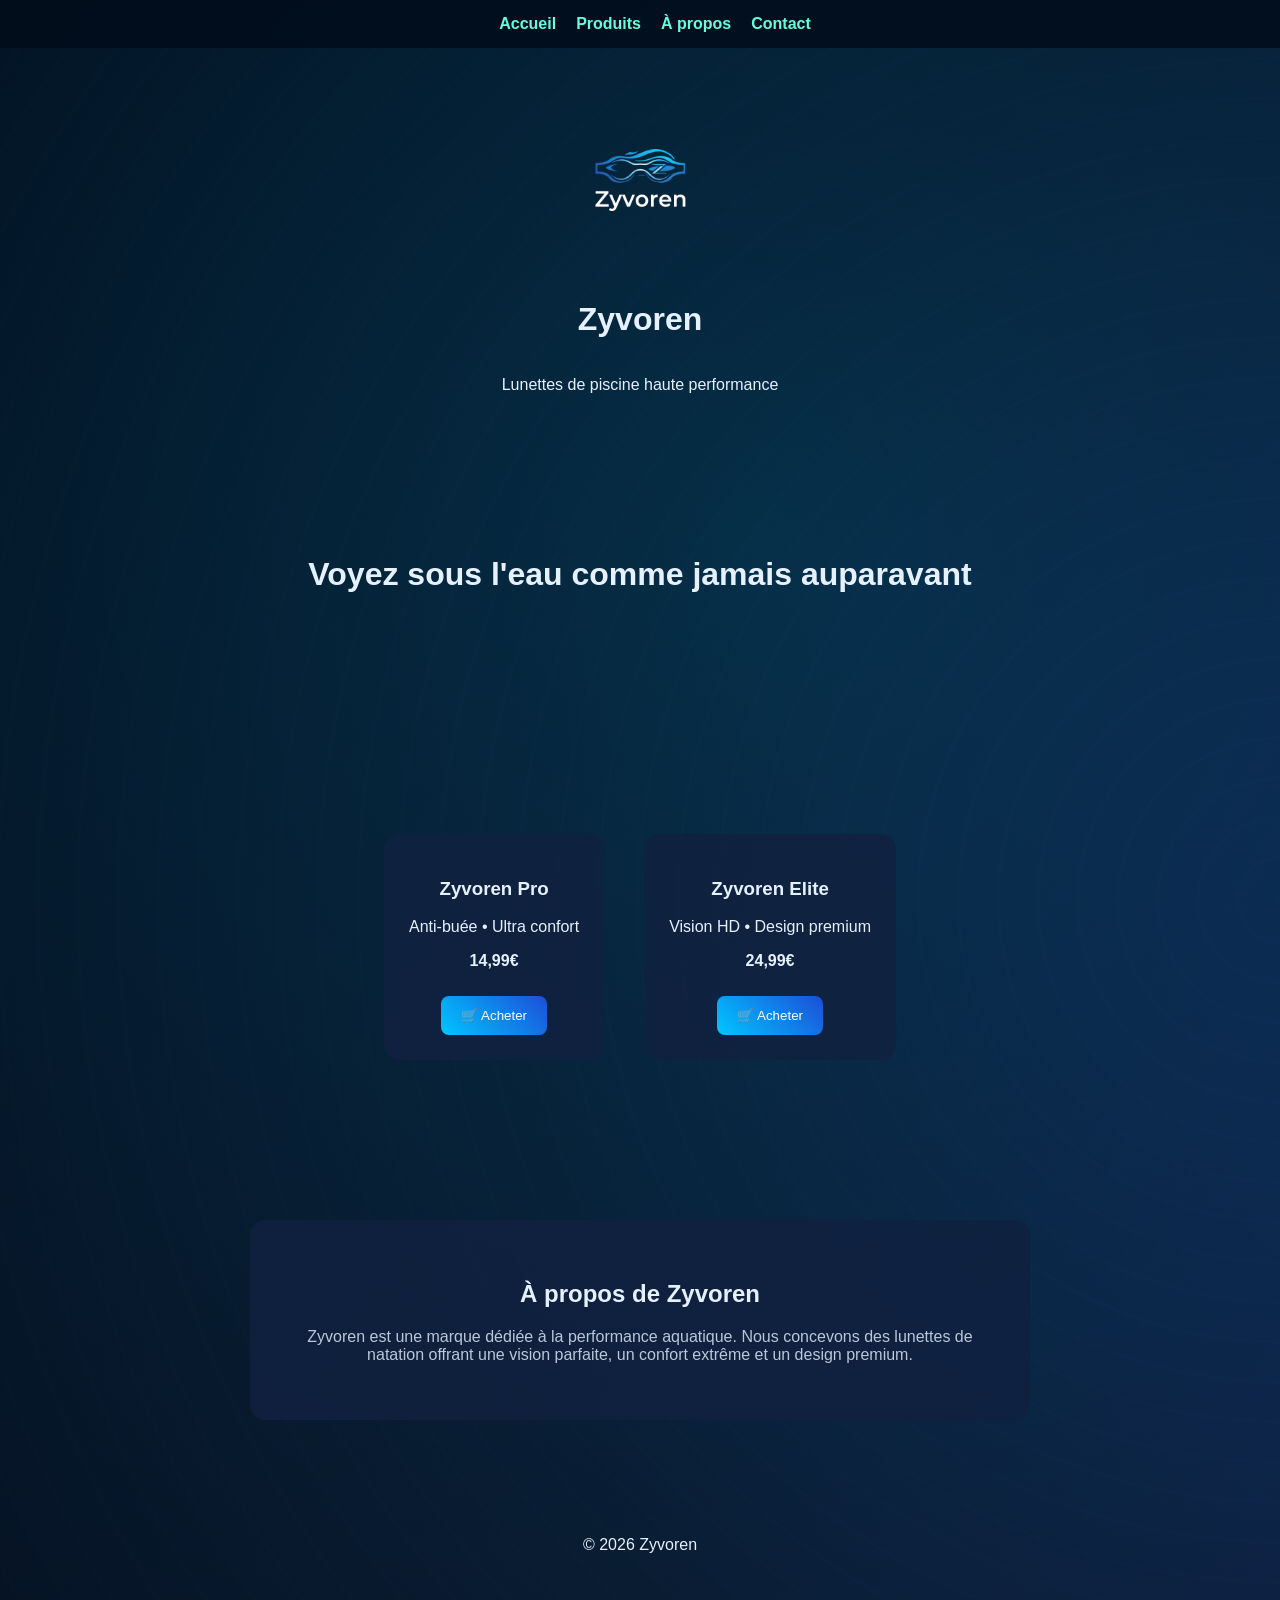
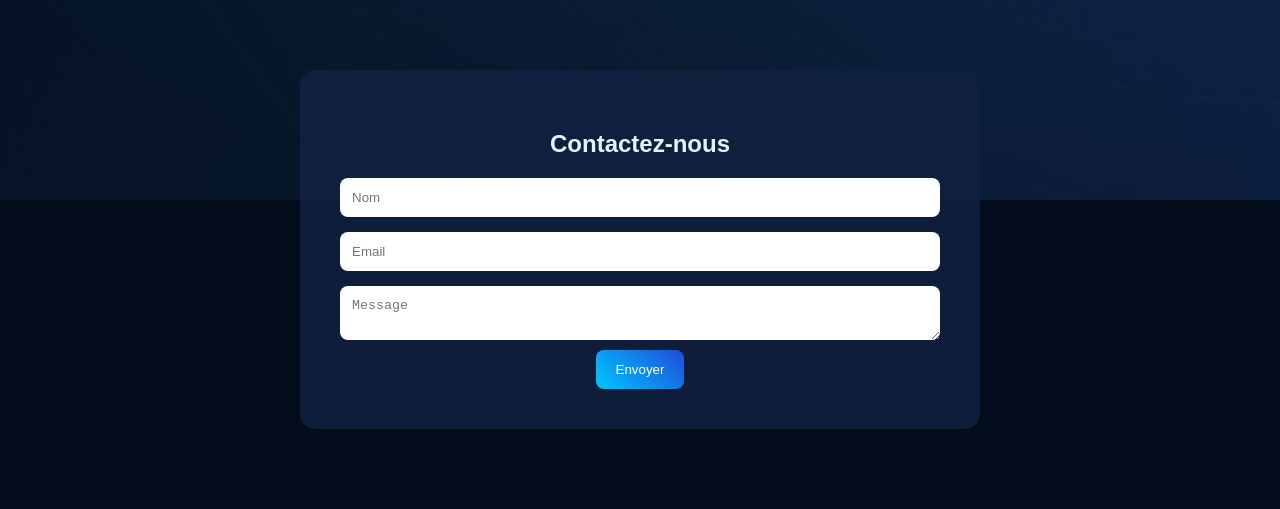
==== commit c8641f15: "Update index.html" ====
--- a/index.html
+++ b/index.html
@@ -2,66 +2,365 @@
 <html lang="fr">
 <head>
 <meta charset="UTF-8">
-<title>Merci - Zyvoren</title>
-
+<meta name="viewport" content="width=device-width, initial-scale=1.0">
+<title>Zyvoren - Lunettes de Piscine</title>
 <style>
 body {
     margin: 0;
     font-family: Arial, sans-serif;
     color: #e6f1ff;
+    overflow-x: hidden;
+    background: #020c1b;
+}
+
+/* 🌊 FOND EAU RÉALISTE */
+body::before {
+    content: "";
+    position: fixed;
+    top: 0;
+    left: 0;
+    width: 200%;
+    height: 200%;
+    background:
+        radial-gradient(circle at 30% 30%, rgba(0,198,255,0.15), transparent 60%),
+        radial-gradient(circle at 70% 60%, rgba(29,78,216,0.2), transparent 60%),
+        linear-gradient(120deg, #020c1b, #0a192f, #112240);
+    animation: waterMove 25s linear infinite;
+    z-index: -3;
+}
+
+/* 💎 REFLETS PISCINE */
+body::after {
+    content: "";
+    position: fixed;
+    top: 0;
+    left: 0;
+    width: 200%;
+    height: 200%;
+    background: repeating-radial-gradient(
+        circle at 50% 50%,
+        rgba(255,255,255,0.05) 0px,
+        rgba(255,255,255,0.05) 2px,
+        transparent 4px,
+        transparent 40px
+    );
+    animation: causticsMove 18s linear infinite;
+    opacity: 0.4;
+    mix-blend-mode: overlay;
+    z-index: -2;
+}
+
+@keyframes waterMove {
+    0% { transform: translate(0,0); }
+    50% { transform: translate(-5%, -5%); }
+    100% { transform: translate(0,0); }
+}
+
+@keyframes causticsMove {
+    0% { transform: translate(0,0) scale(1); }
+    50% { transform: translate(-10%, -10%) scale(1.2); }
+    100% { transform: translate(0,0) scale(1); }
+}
+
+/* NAV */
+nav {
+    position: fixed;
+    top: 0;
+    width: 100%;
     display: flex;
     justify-content: center;
-    align-items: center;
-    height: 100vh;
-    background: linear-gradient(120deg,#020c1b,#0a192f,#112240);
-}
-
-/* BOX */
-.box {
+    gap: 20px;
+    background: rgba(2,12,27,0.85);
+    backdrop-filter: blur(10px);
+    padding: 15px;
+    z-index: 1000;
+}
+
+nav a {
+    color: #64ffda;
+    text-decoration: none;
+    font-weight: bold;
+    position: relative;
+}
+
+nav a::after {
+    content: "";
+    position: absolute;
+    bottom: -5px;
+    left: 0;
+    width: 0%;
+    height: 2px;
+    background: #00c6ff;
+    transition: 0.3s;
+}
+
+nav a:hover::after {
+    width: 100%;
+}
+
+/* HEADER */
+header {
+    display:flex;
+    flex-direction:column;
+    align-items:center;
+    margin-top: 70px;
+    text-align: center;
+    padding: 20px;
+}
+
+/* HERO */
+.hero {
+    text-align: center;
+    padding: 100px 20px;
+}
+
+.hero h1 {
+    font-size: 32px;
+    animation: fadeUp 1s ease forwards;
+}
+
+.hero p {
+    opacity: 0;
+    animation: fadeUp 1s ease forwards;
+    animation-delay: 0.3s;
+}
+
+/* PRODUITS */
+.products {
+    display: flex;
+    justify-content: center;
+    gap: 40px;
+    padding: 80px 20px;
+    flex-wrap: wrap;
+}
+
+.product {
     background: rgba(17,34,64,0.85);
-    padding: 40px;
+    padding: 25px;
     border-radius: 15px;
     text-align: center;
-    max-width: 500px;
-}
-
-/* TITRE */
-h1 {
-    margin-bottom: 15px;
-}
-
-/* TEXTE */
-p {
-    opacity: 0.8;
-}
-
-/* BOUTON */
-a {
-    display: inline-block;
-    margin-top: 25px;
+    transition: transform 0.3s, box-shadow 0.3s;
+    opacity: 0;
+    transform: translateY(40px);
+}
+
+.product.active {
+    opacity: 1;
+    transform: translateY(0);
+}
+
+.product:hover {
+    transform: scale(1.05);
+    box-shadow: 0 10px 30px rgba(0,198,255,0.3);
+}
+
+button {
     padding: 12px 20px;
+    margin-top: 10px;
+    cursor: pointer;
+    border: none;
     background: linear-gradient(45deg,#00c6ff,#1d4ed8);
     color: white;
     border-radius: 8px;
-    text-decoration: none;
-    transition: 0.3s;
-}
-
-a:hover {
-    transform: scale(1.05);
-}
+}
+
+/* ANIM — Apple keynote ultra smooth */
+.logo-animated {
+    width:180px;
+    margin-bottom:10px;
+    will-change: transform, opacity, filter;
+    filter: brightness(2.1);
+    transition: transform 0.4s cubic-bezier(0.22, 1, 0.36, 1);
+    animation: logoIntro 1.2s cubic-bezier(0.22, 1, 0.36, 1) forwards,
+               floatLogo 6s ease-in-out infinite 1.2s;
+}
+
+
+
+@keyframes logoIntro {
+    0% {
+        opacity: 0;
+        transform: translateY(30px) scale(0.9);
+        filter: blur(8px);
+    }
+    100% {
+        opacity: 1;
+        transform: translateY(0) scale(1);
+        filter: blur(0);
+    }
+}
+
+@keyframes floatLogo {
+    0% { transform: translateY(0px); }
+    50% { transform: translateY(-6px); }
+    100% { transform: translateY(0px); }
+}
+
+@keyframes glowLogo {
+    from { filter: brightness(1.6); }
+    to { filter: brightness(1.8); }
+}
+    to {
+        filter: brightness(1.4) drop-shadow(0 0 18px rgba(0,198,255,0.9));
+    }
+}
+
+@keyframes fadeUp {
+    from {
+        opacity: 0;
+        transform: translateY(30px);
+    }
+    to {
+        opacity: 1;
+        transform: translateY(0);
+    }
+}
+
 </style>
 </head>
 
 <body>
 
-<div class="box">
-    <h1>Merci 🙌</h1>
-    <p>Votre message a bien été envoyé.</p>
-    <p>Nous vous répondrons rapidement.</p>
-
-    <a href="index.html">Retour à l'accueil</a>
+<nav>
+<a href="index.html">Accueil</a>
+<a href="index.html#produits">Produits</a>
+<a href="about.html">À propos</a>
+<a href="contact.html">Contact</a>
+</nav>
+
+<header>
+<!-- 🖼️ LOGO -->
+<img src="Zyvoren 4.png" alt="Logo Zyvoren" class="logo-animated">
+<h1>Zyvoren</h1>
+<p>Lunettes de piscine haute performance</p>
+</header>
+
+<section class="hero">
+<h1>Voyez sous l'eau comme jamais auparavant</h1>
+<p>Une vision claire, un confort ultime</p>
+</section>
+
+<section id="produits" class="products">
+
+<div class="product">
+<h3>Zyvoren Pro</h3>
+<p>Anti-buée • Ultra confort</p>
+<p><strong>14,99€</strong></p>
+<a href="https://buy.stripe.com/6oU7sF0xPfS54sj5Sod7q03" target="_blank">
+<button>🛒 Acheter</button>
+</a>
 </div>
 
+<div class="product">
+<h3>Zyvoren Elite</h3>
+<p>Vision HD • Design premium</p>
+<p><strong>24,99€</strong></p>
+<a href="https://buy.stripe.com/14A9AN0xP7lz1g75Sod7q05" target="_blank">
+<button>🛒 Acheter</button>
+</a>
+</div>
+
+</section>
+
+<!-- SECTION A PROPOS -->
+<section style="display:flex;justify-content:center;padding:80px 20px;">
+    <div style="max-width:700px;background:rgba(17,34,64,0.85);padding:40px;border-radius:15px;text-align:center;">
+        <h2 id="aboutTitle"></h2>
+        <p style="margin-top:20px;opacity:0.8;">
+            Zyvoren est une marque dédiée à la performance aquatique. Nous concevons des lunettes de natation offrant une vision parfaite, un confort extrême et un design premium.
+        </p>
+    </div>
+</section>
+
+
+
+<footer style="text-align:center; padding:20px;">
+<p>&copy; 2026 Zyvoren</p>
+</footer>
+
+<!-- 📩 PAGE CONTACT ANIMÉE -->
+<section id="contact" style="display:flex;justify-content:center;padding:80px 20px;">
+    <div class="contact-box" style="max-width:600px;width:100%;background:rgba(17,34,64,0.85);padding:40px;border-radius:15px;text-align:center;opacity:0;transform:translateY(40px);transition:all 0.8s ease;">
+        <h2 id="contactTitle"></h2>
+        <form action="https://formspree.io/f/meepbvyo" method="POST">
+            <input type="hidden" name="_next" value="merci.html">
+            <input type="hidden" name="_captcha" value="false">
+
+            <div style="display:flex;flex-direction:column;gap:15px;margin-top:20px;">
+                <input type="text" name="nom" placeholder="Nom" required style="padding:12px;border-radius:8px;border:none;">
+                <input type="email" name="email" placeholder="Email" required style="padding:12px;border-radius:8px;border:none;">
+                <textarea name="message" placeholder="Message" required style="padding:12px;border-radius:8px;border:none;"></textarea>
+            </div>
+
+            <button type="submit">Envoyer</button>
+        </form>
+    </div>
+</section>
+
+
+
+<script>
+const products = document.querySelectorAll('.product');
+
+const observer = new IntersectionObserver(entries => {
+    entries.forEach(entry => {
+        if(entry.isIntersecting){
+            entry.target.classList.add('active');
+        }
+    });
+});
+
+products.forEach(el => observer.observe(el));
+</script>
+
+<script>
+// ✨ EFFET LETTRE PAR LETTRE "A propos"
+const aboutText = "À propos de Zyvoren";
+const aboutEl = document.getElementById("aboutTitle");
+
+let i = 0;
+function typeAbout(){
+    if(i < aboutText.length){
+        aboutEl.innerHTML += aboutText.charAt(i) === " " ? "&nbsp;" : aboutText.charAt(i);
+        i++;
+        setTimeout(typeAbout, 60);
+    }
+}
+
+setTimeout(typeAbout, 300);
+</script>
+
+<script>
+// ✨ APPARITION CONTACT AU SCROLL
+const contactBox = document.querySelector('.contact-box');
+
+const contactObserver = new IntersectionObserver(entries => {
+    entries.forEach(entry => {
+        if(entry.isIntersecting){
+            contactBox.style.opacity = 1;
+            contactBox.style.transform = 'translateY(0)';
+        }
+    });
+});
+
+if(contactBox) contactObserver.observe(contactBox);
+
+// ✨ TITRE LETTRE PAR LETTRE CONTACT
+const contactText = "Contactez-nous";
+const contactTitle = document.getElementById("contactTitle");
+
+let j = 0;
+function typeContact(){
+    if(j < contactText.length){
+        contactTitle.innerHTML += contactText.charAt(j) === " " ? "&nbsp;" : contactText.charAt(j);
+        j++;
+        setTimeout(typeContact, 60);
+    }
+}
+
+setTimeout(typeContact, 500);
+</script>
+
 </body>
-</html>
+
+
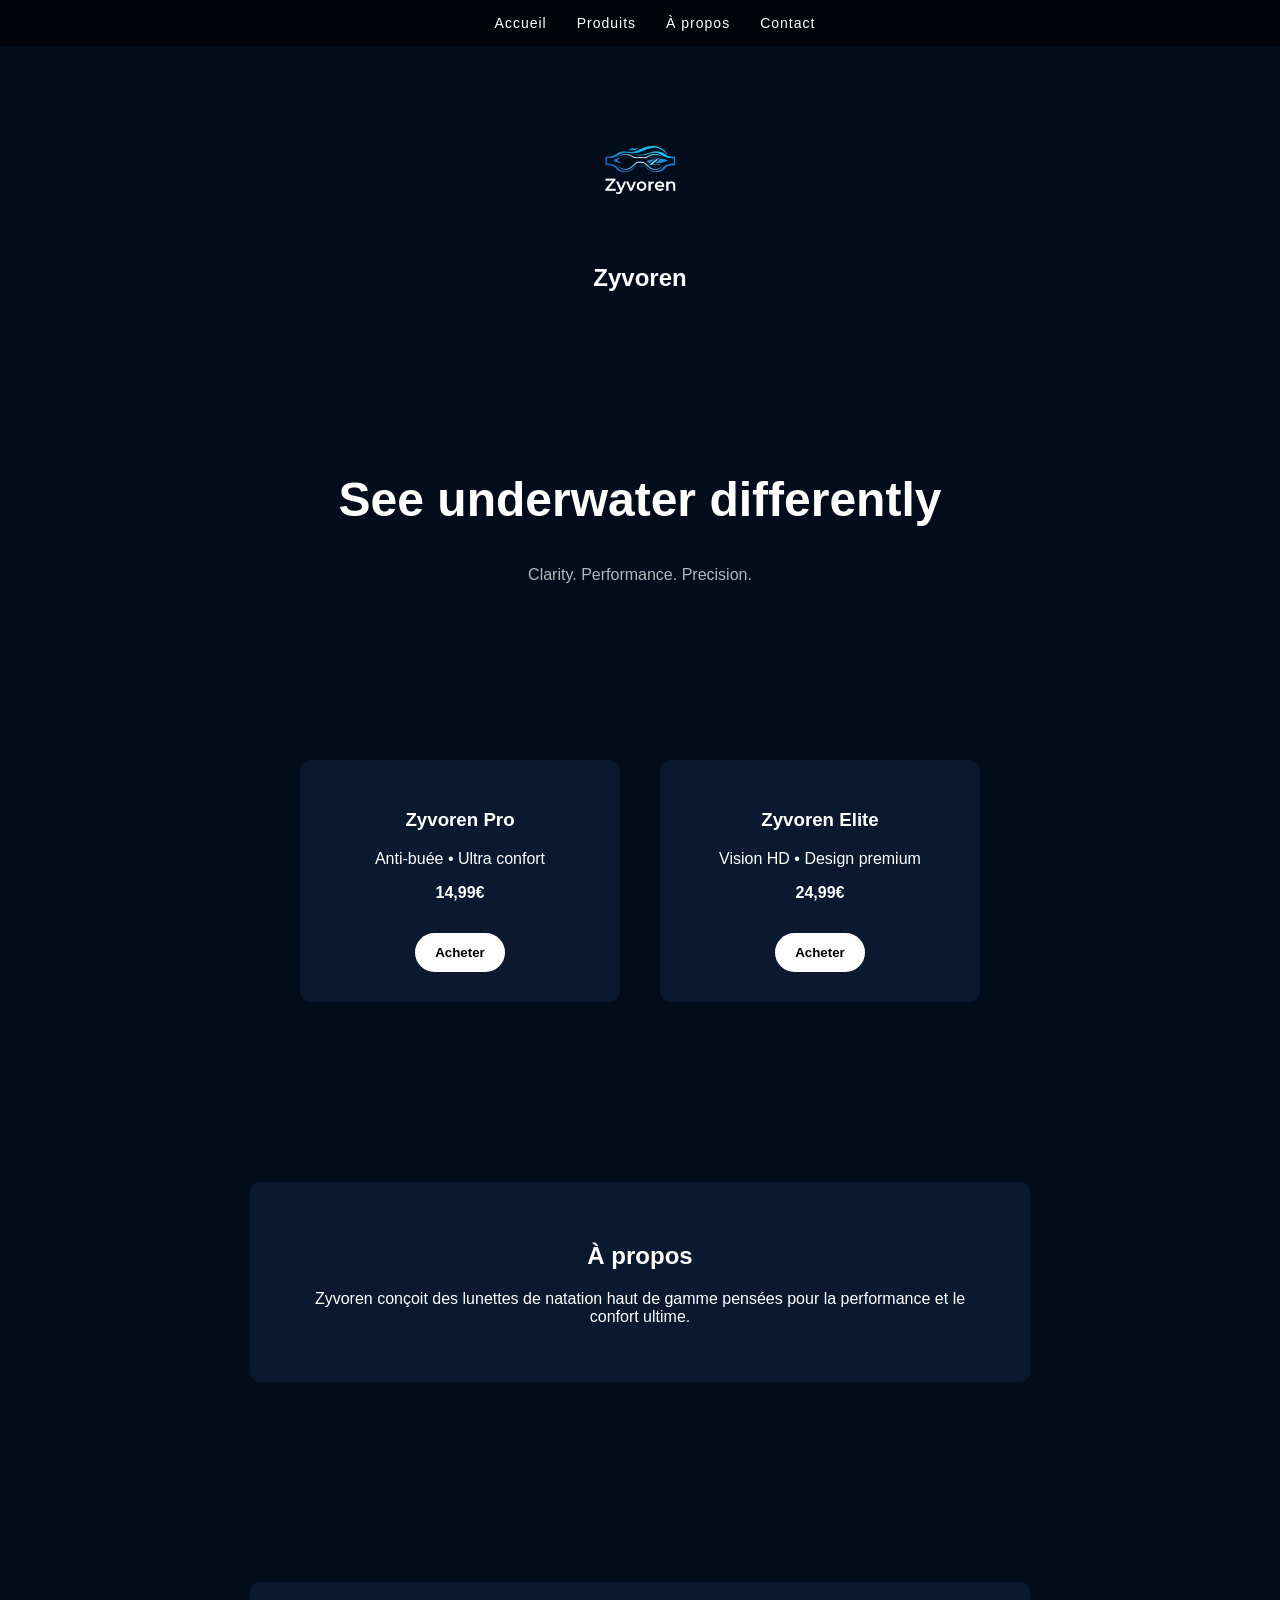
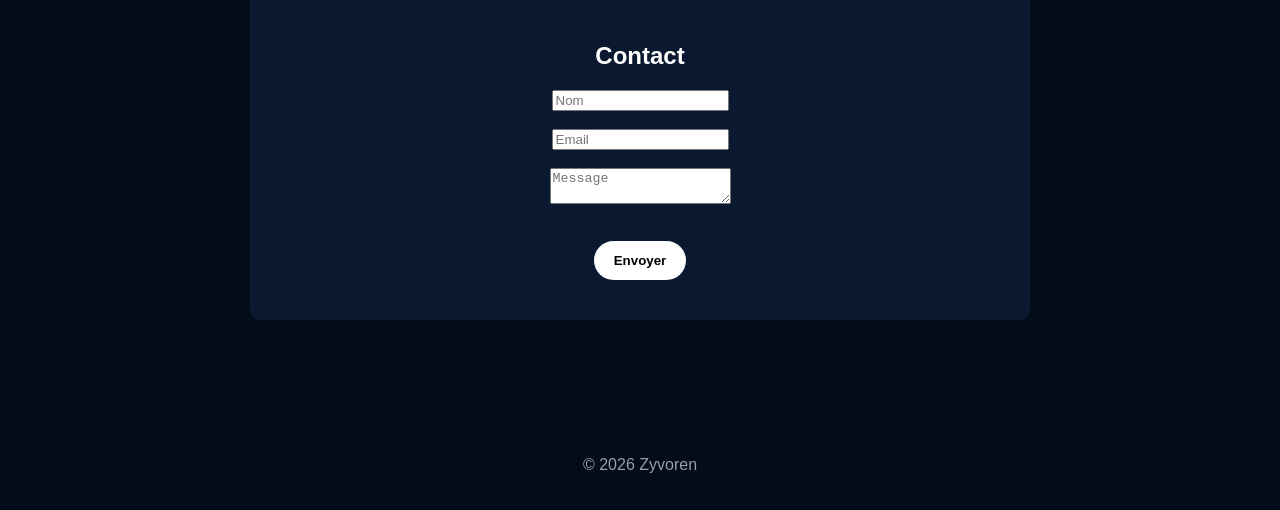
==== commit 24328cb0: "Update index.html" ====
--- a/index.html
+++ b/index.html
@@ -3,63 +3,16 @@
 <head>
 <meta charset="UTF-8">
 <meta name="viewport" content="width=device-width, initial-scale=1.0">
-<title>Zyvoren - Lunettes de Piscine</title>
+
+<title>Zyvoren</title>
+
 <style>
+
 body {
     margin: 0;
-    font-family: Arial, sans-serif;
-    color: #e6f1ff;
-    overflow-x: hidden;
+    font-family: "Helvetica Neue", Arial, sans-serif;
+    color: white;
     background: #020c1b;
-}
-
-/* 🌊 FOND EAU RÉALISTE */
-body::before {
-    content: "";
-    position: fixed;
-    top: 0;
-    left: 0;
-    width: 200%;
-    height: 200%;
-    background:
-        radial-gradient(circle at 30% 30%, rgba(0,198,255,0.15), transparent 60%),
-        radial-gradient(circle at 70% 60%, rgba(29,78,216,0.2), transparent 60%),
-        linear-gradient(120deg, #020c1b, #0a192f, #112240);
-    animation: waterMove 25s linear infinite;
-    z-index: -3;
-}
-
-/* 💎 REFLETS PISCINE */
-body::after {
-    content: "";
-    position: fixed;
-    top: 0;
-    left: 0;
-    width: 200%;
-    height: 200%;
-    background: repeating-radial-gradient(
-        circle at 50% 50%,
-        rgba(255,255,255,0.05) 0px,
-        rgba(255,255,255,0.05) 2px,
-        transparent 4px,
-        transparent 40px
-    );
-    animation: causticsMove 18s linear infinite;
-    opacity: 0.4;
-    mix-blend-mode: overlay;
-    z-index: -2;
-}
-
-@keyframes waterMove {
-    0% { transform: translate(0,0); }
-    50% { transform: translate(-5%, -5%); }
-    100% { transform: translate(0,0); }
-}
-
-@keyframes causticsMove {
-    0% { transform: translate(0,0) scale(1); }
-    50% { transform: translate(-10%, -10%) scale(1.2); }
-    100% { transform: translate(0,0) scale(1); }
 }
 
 /* NAV */
@@ -69,60 +22,46 @@
     width: 100%;
     display: flex;
     justify-content: center;
-    gap: 20px;
-    background: rgba(2,12,27,0.85);
-    backdrop-filter: blur(10px);
+    gap: 30px;
+    background: rgba(0,0,0,0.6);
+    backdrop-filter: blur(12px);
     padding: 15px;
     z-index: 1000;
 }
 
 nav a {
-    color: #64ffda;
+    color: white;
     text-decoration: none;
-    font-weight: bold;
-    position: relative;
-}
-
-nav a::after {
-    content: "";
-    position: absolute;
-    bottom: -5px;
-    left: 0;
-    width: 0%;
-    height: 2px;
-    background: #00c6ff;
-    transition: 0.3s;
-}
-
-nav a:hover::after {
-    width: 100%;
+    font-size: 14px;
+    letter-spacing: 1px;
 }
 
 /* HEADER */
 header {
-    display:flex;
-    flex-direction:column;
-    align-items:center;
-    margin-top: 70px;
-    text-align: center;
-    padding: 20px;
+    text-align: center;
+    margin-top: 100px;
+}
+
+.logo-animated {
+    width: 140px;
+    opacity: 0;
+    animation: fadeUp 1s ease forwards;
 }
 
 /* HERO */
 .hero {
     text-align: center;
-    padding: 100px 20px;
+    padding: 120px 20px 80px;
 }
 
 .hero h1 {
-    font-size: 32px;
-    animation: fadeUp 1s ease forwards;
+    font-size: 48px;
+    font-weight: 700;
 }
 
 .hero p {
-    opacity: 0;
-    animation: fadeUp 1s ease forwards;
-    animation-delay: 0.3s;
+    opacity: 0.7;
+    margin-top: 10px;
 }
 
 /* PRODUITS */
@@ -135,80 +74,54 @@
 }
 
 .product {
-    background: rgba(17,34,64,0.85);
-    padding: 25px;
-    border-radius: 15px;
-    text-align: center;
-    transition: transform 0.3s, box-shadow 0.3s;
-    opacity: 0;
-    transform: translateY(40px);
-}
-
-.product.active {
-    opacity: 1;
-    transform: translateY(0);
+    background: #0a192f;
+    padding: 30px;
+    border-radius: 10px;
+    text-align: center;
+    width: 260px;
+    transition: 0.4s;
 }
 
 .product:hover {
-    transform: scale(1.05);
-    box-shadow: 0 10px 30px rgba(0,198,255,0.3);
-}
-
+    transform: translateY(-8px);
+}
+
+/* BOUTON STYLE NIKE */
 button {
+    margin-top: 15px;
     padding: 12px 20px;
-    margin-top: 10px;
+    border: none;
+    background: white;
+    color: black;
+    font-weight: bold;
+    border-radius: 30px;
     cursor: pointer;
-    border: none;
-    background: linear-gradient(45deg,#00c6ff,#1d4ed8);
-    color: white;
-    border-radius: 8px;
-}
-
-/* ANIM — Apple keynote ultra smooth */
-.logo-animated {
-    width:180px;
-    margin-bottom:10px;
-    will-change: transform, opacity, filter;
-    filter: brightness(2.1);
-    transition: transform 0.4s cubic-bezier(0.22, 1, 0.36, 1);
-    animation: logoIntro 1.2s cubic-bezier(0.22, 1, 0.36, 1) forwards,
-               floatLogo 6s ease-in-out infinite 1.2s;
-}
-
-
-
-@keyframes logoIntro {
-    0% {
-        opacity: 0;
-        transform: translateY(30px) scale(0.9);
-        filter: blur(8px);
-    }
-    100% {
-        opacity: 1;
-        transform: translateY(0) scale(1);
-        filter: blur(0);
-    }
-}
-
-@keyframes floatLogo {
-    0% { transform: translateY(0px); }
-    50% { transform: translateY(-6px); }
-    100% { transform: translateY(0px); }
-}
-
-@keyframes glowLogo {
-    from { filter: brightness(1.6); }
-    to { filter: brightness(1.8); }
-}
-    to {
-        filter: brightness(1.4) drop-shadow(0 0 18px rgba(0,198,255,0.9));
-    }
-}
-
+    transition: 0.3s;
+}
+
+button:hover {
+    background: #ddd;
+}
+
+/* SECTIONS */
+.section {
+    padding: 100px 20px;
+    text-align: center;
+}
+
+.card {
+    max-width: 700px;
+    margin: auto;
+    background: #0a192f;
+    padding: 40px;
+    border-radius: 10px;
+}
+
+/* ANIM */
 @keyframes fadeUp {
     from {
         opacity: 0;
-        transform: translateY(30px);
+        transform: translateY(20px);
     }
     to {
         opacity: 1;
@@ -222,22 +135,20 @@
 <body>
 
 <nav>
-<a href="index.html">Accueil</a>
-<a href="index.html#produits">Produits</a>
-<a href="about.html">À propos</a>
-<a href="contact.html">Contact</a>
+<a href="#">Accueil</a>
+<a href="#produits">Produits</a>
+<a href="#">À propos</a>
+<a href="#">Contact</a>
 </nav>
 
 <header>
-<!-- 🖼️ LOGO -->
-<img src="Zyvoren 4.png" alt="Logo Zyvoren" class="logo-animated">
-<h1>Zyvoren</h1>
-<p>Lunettes de piscine haute performance</p>
+<img src="Zyvoren 4.png" class="logo-animated">
+<h2>Zyvoren</h2>
 </header>
 
 <section class="hero">
-<h1>Voyez sous l'eau comme jamais auparavant</h1>
-<p>Une vision claire, un confort ultime</p>
+<h1>See underwater differently</h1>
+<p>Clarity. Performance. Precision.</p>
 </section>
 
 <section id="produits" class="products">
@@ -246,8 +157,8 @@
 <h3>Zyvoren Pro</h3>
 <p>Anti-buée • Ultra confort</p>
 <p><strong>14,99€</strong></p>
-<a href="https://buy.stripe.com/6oU7sF0xPfS54sj5Sod7q03" target="_blank">
-<button>🛒 Acheter</button>
+<a href="https://buy.stripe.com/6oU7sF0xPfS54sj5Sod7q03">
+<button>Acheter</button>
 </a>
 </div>
 
@@ -255,112 +166,37 @@
 <h3>Zyvoren Elite</h3>
 <p>Vision HD • Design premium</p>
 <p><strong>24,99€</strong></p>
-<a href="https://buy.stripe.com/14A9AN0xP7lz1g75Sod7q05" target="_blank">
-<button>🛒 Acheter</button>
+<a href="https://buy.stripe.com/14A9AN0xP7lz1g75Sod7q05">
+<button>Acheter</button>
 </a>
 </div>
 
 </section>
 
-<!-- SECTION A PROPOS -->
-<section style="display:flex;justify-content:center;padding:80px 20px;">
-    <div style="max-width:700px;background:rgba(17,34,64,0.85);padding:40px;border-radius:15px;text-align:center;">
-        <h2 id="aboutTitle"></h2>
-        <p style="margin-top:20px;opacity:0.8;">
-            Zyvoren est une marque dédiée à la performance aquatique. Nous concevons des lunettes de natation offrant une vision parfaite, un confort extrême et un design premium.
-        </p>
-    </div>
-</section>
-
-
-
-<footer style="text-align:center; padding:20px;">
-<p>&copy; 2026 Zyvoren</p>
+<section class="section">
+<div class="card">
+<h2>À propos</h2>
+<p>Zyvoren conçoit des lunettes de natation haut de gamme pensées pour la performance et le confort ultime.</p>
+</div>
+</section>
+
+<section class="section">
+<div class="card">
+<h2>Contact</h2>
+<form action="https://formspree.io/f/meepbvyo" method="POST">
+<input type="text" name="nom" placeholder="Nom" required><br><br>
+<input type="email" name="email" placeholder="Email" required><br><br>
+<textarea name="message" placeholder="Message" required></textarea><br><br>
+<button type="submit">Envoyer</button>
+</form>
+</div>
+</section>
+
+<footer style="text-align:center;padding:20px;opacity:0.6;">
+<p>© 2026 Zyvoren</p>
 </footer>
 
-<!-- 📩 PAGE CONTACT ANIMÉE -->
-<section id="contact" style="display:flex;justify-content:center;padding:80px 20px;">
-    <div class="contact-box" style="max-width:600px;width:100%;background:rgba(17,34,64,0.85);padding:40px;border-radius:15px;text-align:center;opacity:0;transform:translateY(40px);transition:all 0.8s ease;">
-        <h2 id="contactTitle"></h2>
-        <form action="https://formspree.io/f/meepbvyo" method="POST">
-            <input type="hidden" name="_next" value="merci.html">
-            <input type="hidden" name="_captcha" value="false">
-
-            <div style="display:flex;flex-direction:column;gap:15px;margin-top:20px;">
-                <input type="text" name="nom" placeholder="Nom" required style="padding:12px;border-radius:8px;border:none;">
-                <input type="email" name="email" placeholder="Email" required style="padding:12px;border-radius:8px;border:none;">
-                <textarea name="message" placeholder="Message" required style="padding:12px;border-radius:8px;border:none;"></textarea>
-            </div>
-
-            <button type="submit">Envoyer</button>
-        </form>
-    </div>
-</section>
-
-
-
-<script>
-const products = document.querySelectorAll('.product');
-
-const observer = new IntersectionObserver(entries => {
-    entries.forEach(entry => {
-        if(entry.isIntersecting){
-            entry.target.classList.add('active');
-        }
-    });
-});
-
-products.forEach(el => observer.observe(el));
-</script>
-
-<script>
-// ✨ EFFET LETTRE PAR LETTRE "A propos"
-const aboutText = "À propos de Zyvoren";
-const aboutEl = document.getElementById("aboutTitle");
-
-let i = 0;
-function typeAbout(){
-    if(i < aboutText.length){
-        aboutEl.innerHTML += aboutText.charAt(i) === " " ? "&nbsp;" : aboutText.charAt(i);
-        i++;
-        setTimeout(typeAbout, 60);
-    }
-}
-
-setTimeout(typeAbout, 300);
-</script>
-
-<script>
-// ✨ APPARITION CONTACT AU SCROLL
-const contactBox = document.querySelector('.contact-box');
-
-const contactObserver = new IntersectionObserver(entries => {
-    entries.forEach(entry => {
-        if(entry.isIntersecting){
-            contactBox.style.opacity = 1;
-            contactBox.style.transform = 'translateY(0)';
-        }
-    });
-});
-
-if(contactBox) contactObserver.observe(contactBox);
-
-// ✨ TITRE LETTRE PAR LETTRE CONTACT
-const contactText = "Contactez-nous";
-const contactTitle = document.getElementById("contactTitle");
-
-let j = 0;
-function typeContact(){
-    if(j < contactText.length){
-        contactTitle.innerHTML += contactText.charAt(j) === " " ? "&nbsp;" : contactText.charAt(j);
-        j++;
-        setTimeout(typeContact, 60);
-    }
-}
-
-setTimeout(typeContact, 500);
-</script>
-
 </body>
-
-
+</html>
+
+
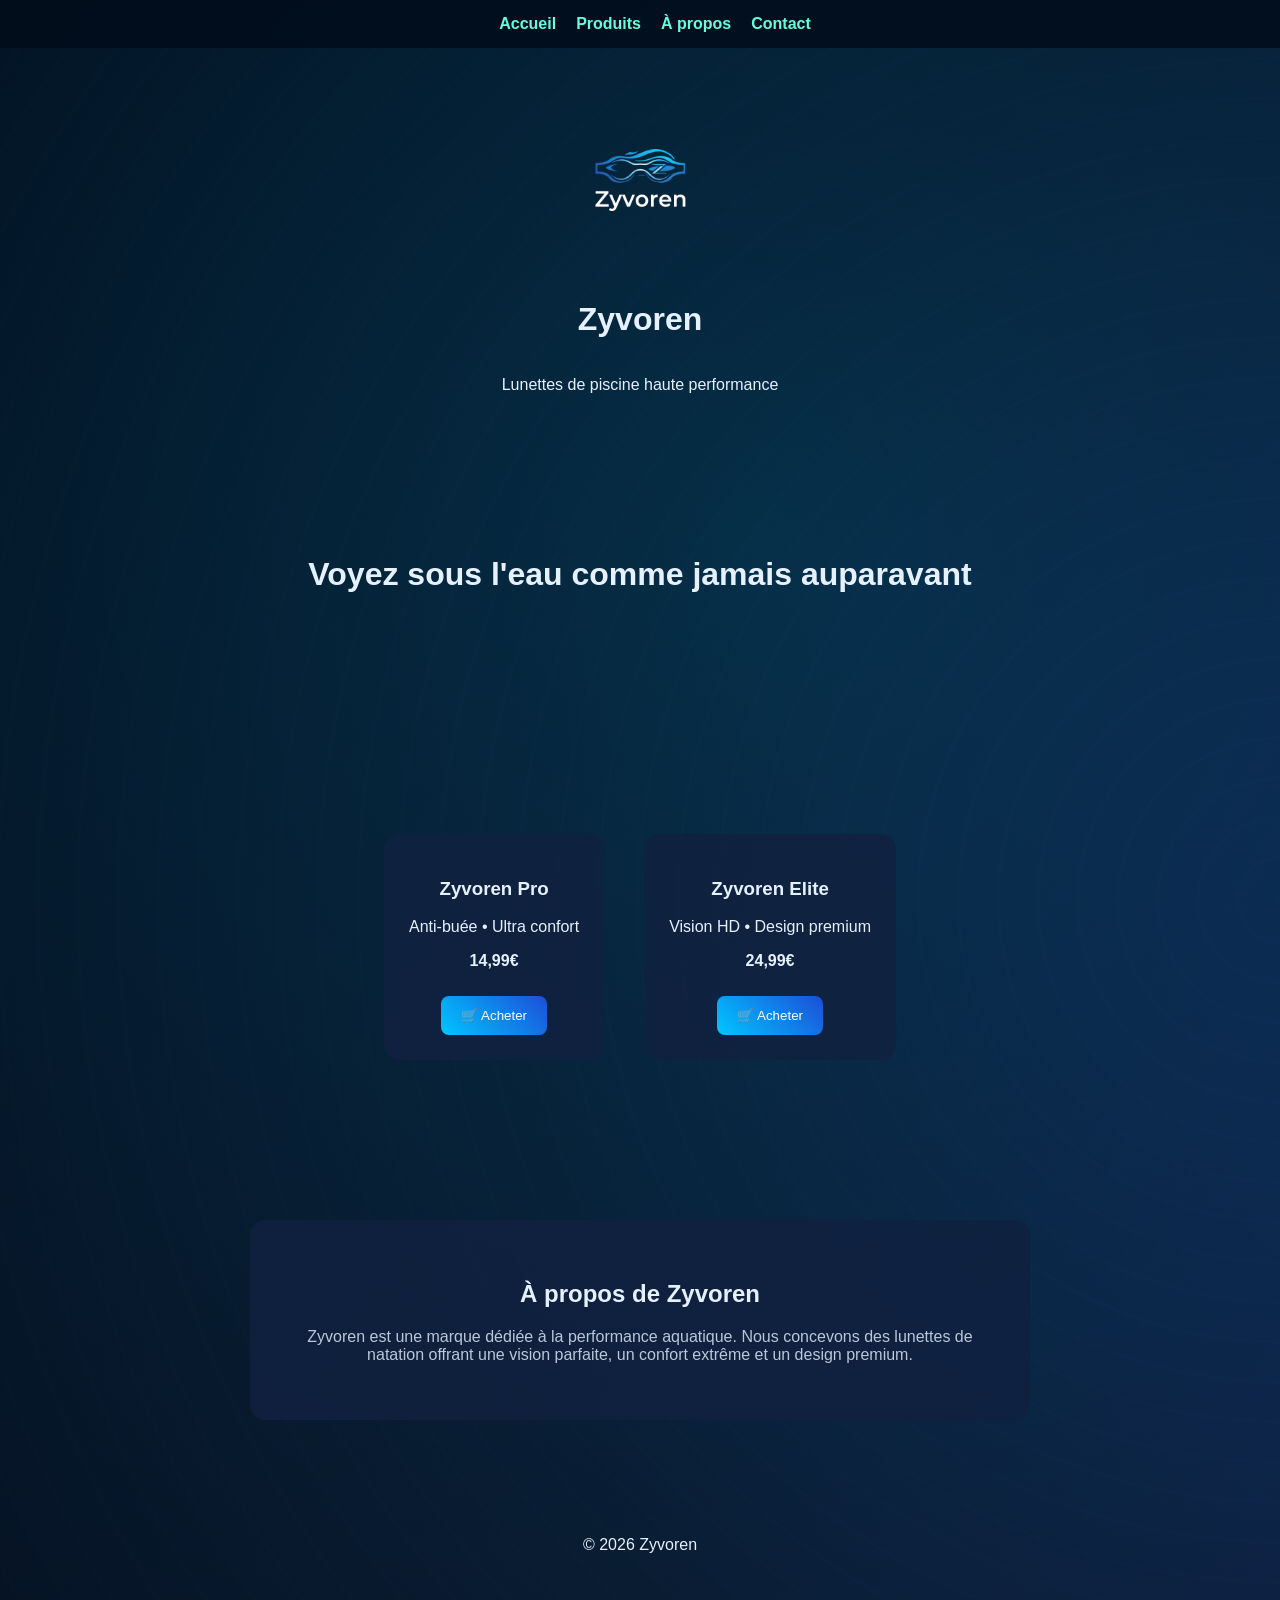
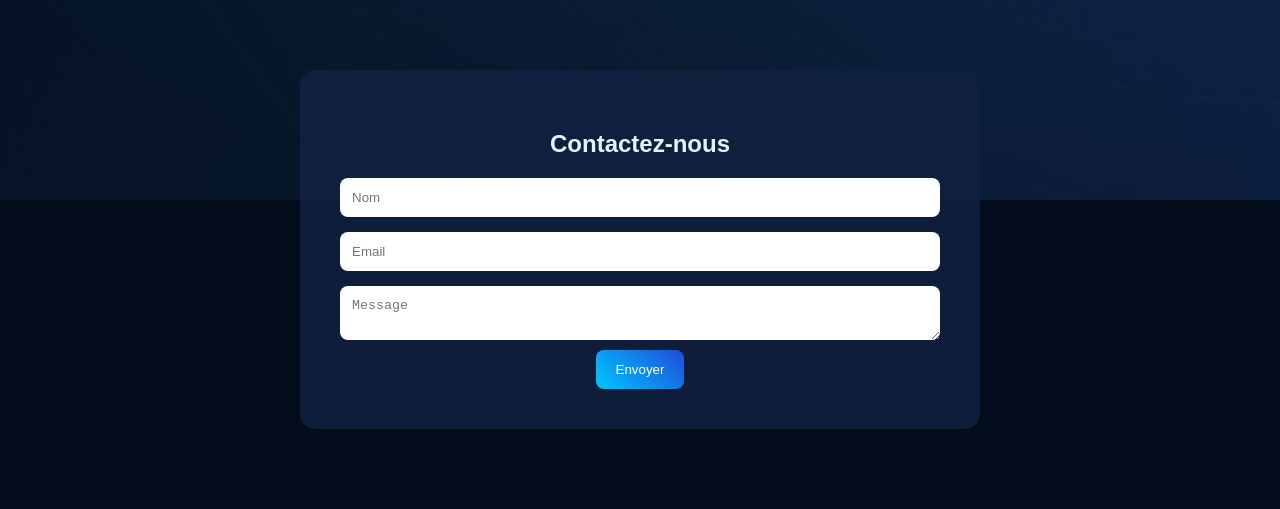
==== commit 3357778f: "Update index.html" ====
--- a/index.html
+++ b/index.html
@@ -3,16 +3,63 @@
 <head>
 <meta charset="UTF-8">
 <meta name="viewport" content="width=device-width, initial-scale=1.0">
-
-<title>Zyvoren</title>
-
+<title>Zyvoren - Lunettes de Piscine</title>
 <style>
-
 body {
     margin: 0;
-    font-family: "Helvetica Neue", Arial, sans-serif;
-    color: white;
+    font-family: Arial, sans-serif;
+    color: #e6f1ff;
+    overflow-x: hidden;
     background: #020c1b;
+}
+
+/* 🌊 FOND EAU RÉALISTE */
+body::before {
+    content: "";
+    position: fixed;
+    top: 0;
+    left: 0;
+    width: 200%;
+    height: 200%;
+    background:
+        radial-gradient(circle at 30% 30%, rgba(0,198,255,0.15), transparent 60%),
+        radial-gradient(circle at 70% 60%, rgba(29,78,216,0.2), transparent 60%),
+        linear-gradient(120deg, #020c1b, #0a192f, #112240);
+    animation: waterMove 25s linear infinite;
+    z-index: -3;
+}
+
+/* 💎 REFLETS PISCINE */
+body::after {
+    content: "";
+    position: fixed;
+    top: 0;
+    left: 0;
+    width: 200%;
+    height: 200%;
+    background: repeating-radial-gradient(
+        circle at 50% 50%,
+        rgba(255,255,255,0.05) 0px,
+        rgba(255,255,255,0.05) 2px,
+        transparent 4px,
+        transparent 40px
+    );
+    animation: causticsMove 18s linear infinite;
+    opacity: 0.4;
+    mix-blend-mode: overlay;
+    z-index: -2;
+}
+
+@keyframes waterMove {
+    0% { transform: translate(0,0); }
+    50% { transform: translate(-5%, -5%); }
+    100% { transform: translate(0,0); }
+}
+
+@keyframes causticsMove {
+    0% { transform: translate(0,0) scale(1); }
+    50% { transform: translate(-10%, -10%) scale(1.2); }
+    100% { transform: translate(0,0) scale(1); }
 }
 
 /* NAV */
@@ -22,46 +69,60 @@
     width: 100%;
     display: flex;
     justify-content: center;
-    gap: 30px;
-    background: rgba(0,0,0,0.6);
-    backdrop-filter: blur(12px);
+    gap: 20px;
+    background: rgba(2,12,27,0.85);
+    backdrop-filter: blur(10px);
     padding: 15px;
     z-index: 1000;
 }
 
 nav a {
-    color: white;
+    color: #64ffda;
     text-decoration: none;
-    font-size: 14px;
-    letter-spacing: 1px;
+    font-weight: bold;
+    position: relative;
+}
+
+nav a::after {
+    content: "";
+    position: absolute;
+    bottom: -5px;
+    left: 0;
+    width: 0%;
+    height: 2px;
+    background: #00c6ff;
+    transition: 0.3s;
+}
+
+nav a:hover::after {
+    width: 100%;
 }
 
 /* HEADER */
 header {
+    display:flex;
+    flex-direction:column;
+    align-items:center;
+    margin-top: 70px;
     text-align: center;
-    margin-top: 100px;
-}
-
-.logo-animated {
-    width: 140px;
-    opacity: 0;
-    animation: fadeUp 1s ease forwards;
+    padding: 20px;
 }
 
 /* HERO */
 .hero {
     text-align: center;
-    padding: 120px 20px 80px;
+    padding: 100px 20px;
 }
 
 .hero h1 {
-    font-size: 48px;
-    font-weight: 700;
+    font-size: 32px;
+    animation: fadeUp 1s ease forwards;
 }
 
 .hero p {
-    opacity: 0.7;
-    margin-top: 10px;
+    opacity: 0;
+    animation: fadeUp 1s ease forwards;
+    animation-delay: 0.3s;
 }
 
 /* PRODUITS */
@@ -74,54 +135,80 @@
 }
 
 .product {
-    background: #0a192f;
-    padding: 30px;
-    border-radius: 10px;
+    background: rgba(17,34,64,0.85);
+    padding: 25px;
+    border-radius: 15px;
     text-align: center;
-    width: 260px;
-    transition: 0.4s;
+    transition: transform 0.3s, box-shadow 0.3s;
+    opacity: 0;
+    transform: translateY(40px);
+}
+
+.product.active {
+    opacity: 1;
+    transform: translateY(0);
 }
 
 .product:hover {
-    transform: translateY(-8px);
-}
-
-/* BOUTON STYLE NIKE */
+    transform: scale(1.05);
+    box-shadow: 0 10px 30px rgba(0,198,255,0.3);
+}
+
 button {
-    margin-top: 15px;
     padding: 12px 20px;
+    margin-top: 10px;
+    cursor: pointer;
     border: none;
-    background: white;
-    color: black;
-    font-weight: bold;
-    border-radius: 30px;
-    cursor: pointer;
-    transition: 0.3s;
-}
-
-button:hover {
-    background: #ddd;
-}
-
-/* SECTIONS */
-.section {
-    padding: 100px 20px;
-    text-align: center;
-}
-
-.card {
-    max-width: 700px;
-    margin: auto;
-    background: #0a192f;
-    padding: 40px;
-    border-radius: 10px;
-}
-
-/* ANIM */
+    background: linear-gradient(45deg,#00c6ff,#1d4ed8);
+    color: white;
+    border-radius: 8px;
+}
+
+/* ANIM — Apple keynote ultra smooth */
+.logo-animated {
+    width:180px;
+    margin-bottom:10px;
+    will-change: transform, opacity, filter;
+    filter: brightness(2.1);
+    transition: transform 0.4s cubic-bezier(0.22, 1, 0.36, 1);
+    animation: logoIntro 1.2s cubic-bezier(0.22, 1, 0.36, 1) forwards,
+               floatLogo 6s ease-in-out infinite 1.2s;
+}
+
+
+
+@keyframes logoIntro {
+    0% {
+        opacity: 0;
+        transform: translateY(30px) scale(0.9);
+        filter: blur(8px);
+    }
+    100% {
+        opacity: 1;
+        transform: translateY(0) scale(1);
+        filter: blur(0);
+    }
+}
+
+@keyframes floatLogo {
+    0% { transform: translateY(0px); }
+    50% { transform: translateY(-6px); }
+    100% { transform: translateY(0px); }
+}
+
+@keyframes glowLogo {
+    from { filter: brightness(1.6); }
+    to { filter: brightness(1.8); }
+}
+    to {
+        filter: brightness(1.4) drop-shadow(0 0 18px rgba(0,198,255,0.9));
+    }
+}
+
 @keyframes fadeUp {
     from {
         opacity: 0;
-        transform: translateY(20px);
+        transform: translateY(30px);
     }
     to {
         opacity: 1;
@@ -135,20 +222,22 @@
 <body>
 
 <nav>
-<a href="#">Accueil</a>
-<a href="#produits">Produits</a>
-<a href="#">À propos</a>
-<a href="#">Contact</a>
+<a href="index.html">Accueil</a>
+<a href="index.html#produits">Produits</a>
+<a href="about.html">À propos</a>
+<a href="contact.html">Contact</a>
 </nav>
 
 <header>
-<img src="Zyvoren 4.png" class="logo-animated">
-<h2>Zyvoren</h2>
+<!-- 🖼️ LOGO -->
+<img src="Zyvoren 4.png" alt="Logo Zyvoren" class="logo-animated">
+<h1>Zyvoren</h1>
+<p>Lunettes de piscine haute performance</p>
 </header>
 
 <section class="hero">
-<h1>See underwater differently</h1>
-<p>Clarity. Performance. Precision.</p>
+<h1>Voyez sous l'eau comme jamais auparavant</h1>
+<p>Une vision claire, un confort ultime</p>
 </section>
 
 <section id="produits" class="products">
@@ -157,8 +246,8 @@
 <h3>Zyvoren Pro</h3>
 <p>Anti-buée • Ultra confort</p>
 <p><strong>14,99€</strong></p>
-<a href="https://buy.stripe.com/6oU7sF0xPfS54sj5Sod7q03">
-<button>Acheter</button>
+<a href="https://buy.stripe.com/6oU7sF0xPfS54sj5Sod7q03" target="_blank">
+<button>🛒 Acheter</button>
 </a>
 </div>
 
@@ -166,37 +255,113 @@
 <h3>Zyvoren Elite</h3>
 <p>Vision HD • Design premium</p>
 <p><strong>24,99€</strong></p>
-<a href="https://buy.stripe.com/14A9AN0xP7lz1g75Sod7q05">
-<button>Acheter</button>
+<a href="https://buy.stripe.com/14A9AN0xP7lz1g75Sod7q05" target="_blank">
+<button>🛒 Acheter</button>
 </a>
 </div>
 
 </section>
 
-<section class="section">
-<div class="card">
-<h2>À propos</h2>
-<p>Zyvoren conçoit des lunettes de natation haut de gamme pensées pour la performance et le confort ultime.</p>
-</div>
+<!-- SECTION A PROPOS -->
+<section style="display:flex;justify-content:center;padding:80px 20px;">
+    <div style="max-width:700px;background:rgba(17,34,64,0.85);padding:40px;border-radius:15px;text-align:center;">
+        <h2 id="aboutTitle"></h2>
+        <p style="margin-top:20px;opacity:0.8;">
+            Zyvoren est une marque dédiée à la performance aquatique. Nous concevons des lunettes de natation offrant une vision parfaite, un confort extrême et un design premium.
+        </p>
+    </div>
 </section>
 
-<section class="section">
-<div class="card">
-<h2>Contact</h2>
-<form action="https://formspree.io/f/meepbvyo" method="POST">
-<input type="text" name="nom" placeholder="Nom" required><br><br>
-<input type="email" name="email" placeholder="Email" required><br><br>
-<textarea name="message" placeholder="Message" required></textarea><br><br>
-<button type="submit">Envoyer</button>
-</form>
-</div>
+
+
+<footer style="text-align:center; padding:20px;">
+<p>&copy; 2026 Zyvoren</p>
+</footer>
+
+<!-- 📩 PAGE CONTACT ANIMÉE -->
+<section id="contact" style="display:flex;justify-content:center;padding:80px 20px;">
+    <div class="contact-box" style="max-width:600px;width:100%;background:rgba(17,34,64,0.85);padding:40px;border-radius:15px;text-align:center;opacity:0;transform:translateY(40px);transition:all 0.8s ease;">
+        <h2 id="contactTitle"></h2>
+        <form action="https://formspree.io/f/meepbvyo" method="POST">
+            <input type="hidden" name="_next" value="merci.html">
+            <input type="hidden" name="_captcha" value="false">
+
+            <div style="display:flex;flex-direction:column;gap:15px;margin-top:20px;">
+                <input type="text" name="nom" placeholder="Nom" required style="padding:12px;border-radius:8px;border:none;">
+                <input type="email" name="email" placeholder="Email" required style="padding:12px;border-radius:8px;border:none;">
+                <textarea name="message" placeholder="Message" required style="padding:12px;border-radius:8px;border:none;"></textarea>
+            </div>
+
+            <button type="submit">Envoyer</button>
+        </form>
+    </div>
 </section>
 
-<footer style="text-align:center;padding:20px;opacity:0.6;">
-<p>© 2026 Zyvoren</p>
-</footer>
+
+
+<script>
+const products = document.querySelectorAll('.product');
+
+const observer = new IntersectionObserver(entries => {
+    entries.forEach(entry => {
+        if(entry.isIntersecting){
+            entry.target.classList.add('active');
+        }
+    });
+});
+
+products.forEach(el => observer.observe(el));
+</script>
+
+<script>
+// ✨ EFFET LETTRE PAR LETTRE "A propos"
+const aboutText = "À propos de Zyvoren";
+const aboutEl = document.getElementById("aboutTitle");
+
+let i = 0;
+function typeAbout(){
+    if(i < aboutText.length){
+        aboutEl.innerHTML += aboutText.charAt(i) === " " ? "&nbsp;" : aboutText.charAt(i);
+        i++;
+        setTimeout(typeAbout, 60);
+    }
+}
+
+setTimeout(typeAbout, 300);
+</script>
+
+<script>
+// ✨ APPARITION CONTACT AU SCROLL
+const contactBox = document.querySelector('.contact-box');
+
+const contactObserver = new IntersectionObserver(entries => {
+    entries.forEach(entry => {
+        if(entry.isIntersecting){
+            contactBox.style.opacity = 1;
+            contactBox.style.transform = 'translateY(0)';
+        }
+    });
+});
+
+if(contactBox) contactObserver.observe(contactBox);
+
+// ✨ TITRE LETTRE PAR LETTRE CONTACT
+const contactText = "Contactez-nous";
+const contactTitle = document.getElementById("contactTitle");
+
+let j = 0;
+function typeContact(){
+    if(j < contactText.length){
+        contactTitle.innerHTML += contactText.charAt(j) === " " ? "&nbsp;" : contactText.charAt(j);
+        j++;
+        setTimeout(typeContact, 60);
+    }
+}
+
+setTimeout(typeContact, 500);
+</script>
 
 </body>
+
+<!-- 📦 PAGE MERCI (à créer: merci.html) -->
 </html>
-
-
